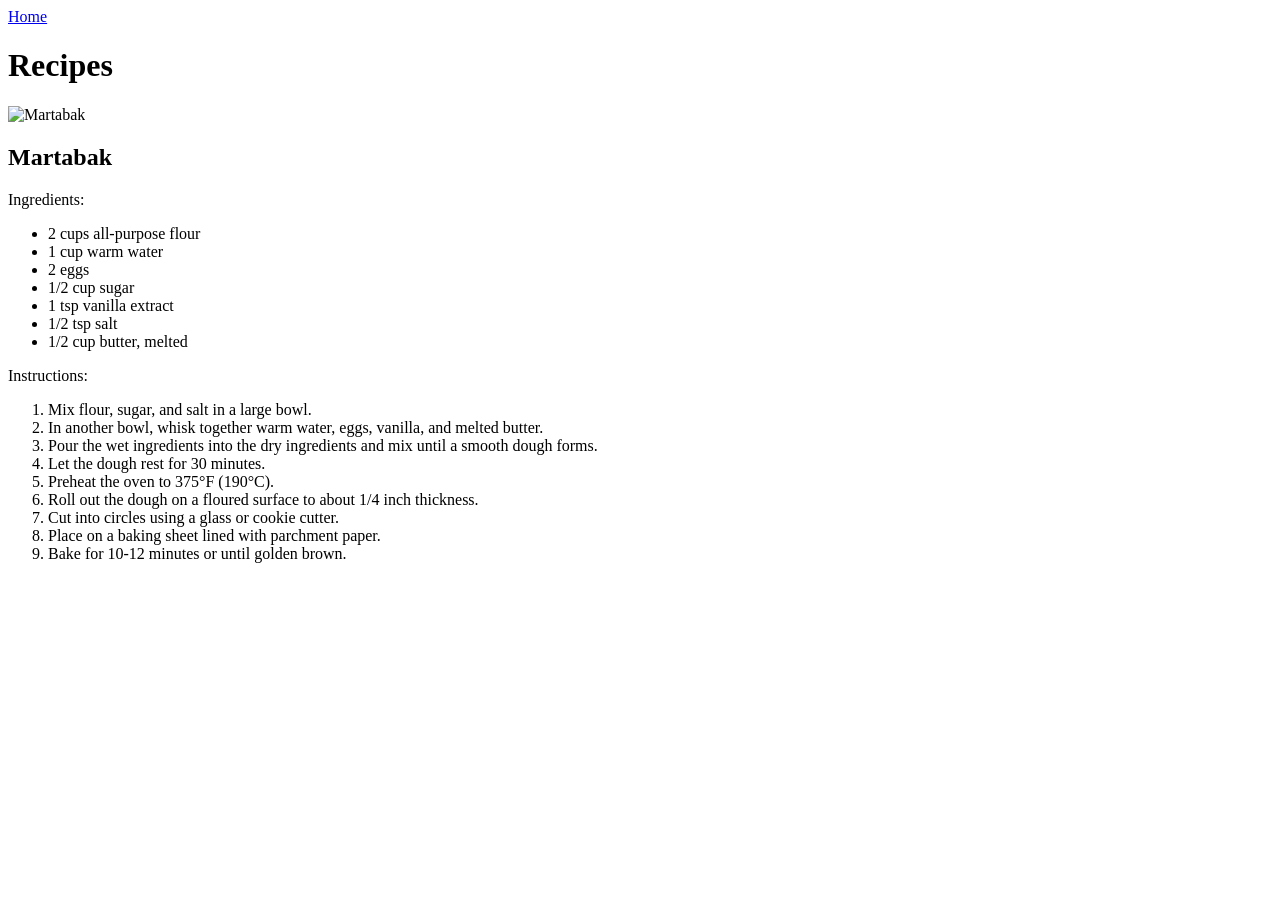
==== recipes/martabak.html @ efbdb227 "add recipes" ====
<!DOCTYPE html>
<html lang="en">
<head>
    <meta charset="UTF-8">
    <meta name="viewport" content="width=device-width, initial-scale=1.0">
    <title>Recipes</title>
</head>
<a href="../index.html">Home</a>
<body>
    <h1>Recipes</h1>
    <img src="images/martabak.jpg" alt="Martabak">
    <h2>Martabak</h2>
    <p>Ingredients:</p>
    <ul>
        <li>2 cups all-purpose flour</li>
        <li>1 cup warm water</li>
        <li>2 eggs</li>
        <li>1/2 cup sugar</li>
        <li>1 tsp vanilla extract</li>
        <li>1/2 tsp salt</li>
        <li>1/2 cup butter, melted</li>
    </ul>
    <p>Instructions:</p>
    <ol>
        <li>Mix flour, sugar, and salt in a large bowl.</li>
        <li>In another bowl, whisk together warm water, eggs, vanilla, and melted butter.</li>
        <li>Pour the wet ingredients into the dry ingredients and mix until a smooth dough forms.</li>
        <li>Let the dough rest for 30 minutes.</li>
        <li>Preheat the oven to 375°F (190°C).</li>
        <li>Roll out the dough on a floured surface to about 1/4 inch thickness.</li>
        <li>Cut into circles using a glass or cookie cutter.</li>
        <li>Place on a baking sheet lined with parchment paper.</li>
        <li>Bake for 10-12 minutes or until golden brown.</li>
    </ol>
</body>
</html>
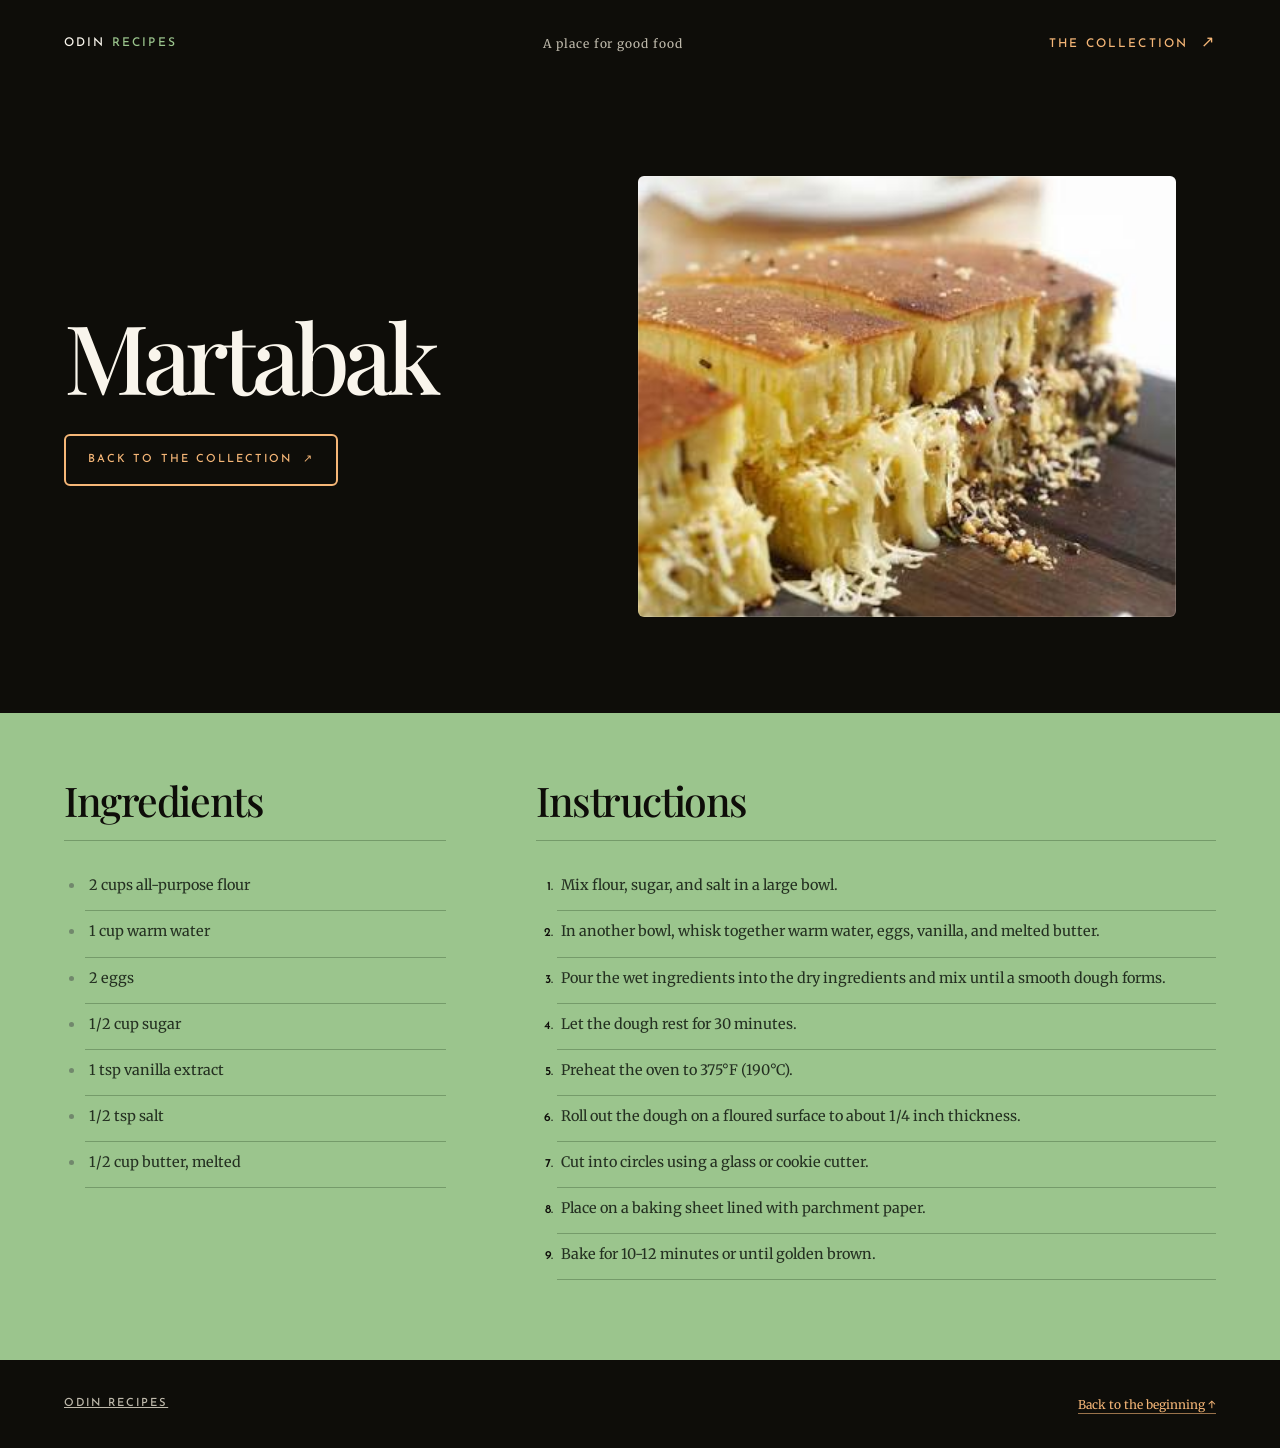
==== commit 75caafa0: "making some change" ====
--- a/recipes/martabak.html
+++ b/recipes/martabak.html
@@ -3,34 +3,74 @@
 <head>
     <meta charset="UTF-8">
     <meta name="viewport" content="width=device-width, initial-scale=1.0">
-    <title>Recipes</title>
+    <meta name="theme-color" content="#0e0d09">
+    <meta name="description" content="Ingredients and cooking instructions for Martabak.">
+    <title>Martabak Recipe | Odin Recipes</title>
+    <link rel="preconnect" href="https://fonts.googleapis.com">
+    <link rel="preconnect" href="https://fonts.gstatic.com" crossorigin>
+    <link href="https://fonts.googleapis.com/css2?family=Josefin+Sans:wght@400;500;600&family=Merriweather:ital,wght@0,400;0,500;1,400&family=Playfair+Display:ital,wght@0,500;0,600;0,700;1,500&display=swap" rel="stylesheet">
+    <link rel="stylesheet" href="../index.css">
+    <link rel="stylesheet" href="recipe.css">
 </head>
-<a href="../index.html">Home</a>
-<body>
-    <h1>Recipes</h1>
-    <img src="images/martabak.jpg" alt="Martabak">
-    <h2>Martabak</h2>
-    <p>Ingredients:</p>
-    <ul>
-        <li>2 cups all-purpose flour</li>
-        <li>1 cup warm water</li>
-        <li>2 eggs</li>
-        <li>1/2 cup sugar</li>
-        <li>1 tsp vanilla extract</li>
-        <li>1/2 tsp salt</li>
-        <li>1/2 cup butter, melted</li>
-    </ul>
-    <p>Instructions:</p>
-    <ol>
-        <li>Mix flour, sugar, and salt in a large bowl.</li>
-        <li>In another bowl, whisk together warm water, eggs, vanilla, and melted butter.</li>
-        <li>Pour the wet ingredients into the dry ingredients and mix until a smooth dough forms.</li>
-        <li>Let the dough rest for 30 minutes.</li>
-        <li>Preheat the oven to 375°F (190°C).</li>
-        <li>Roll out the dough on a floured surface to about 1/4 inch thickness.</li>
-        <li>Cut into circles using a glass or cookie cutter.</li>
-        <li>Place on a baking sheet lined with parchment paper.</li>
-        <li>Bake for 10-12 minutes or until golden brown.</li>
-    </ol>
+<body id="top">
+    <a class="skip-link" href="#main-content">Skip to recipe</a>
+    <div class="site-shell">
+        <header class="site-header">
+            <a class="site-brand type-label" href="../index.html" aria-label="Odin Recipes home">
+                Odin <span>Recipes</span>
+            </a>
+            <p class="site-tagline type-small">A place for good food</p>
+            <a class="header-link type-label" href="../index.html#recipes">The collection <span aria-hidden="true">↗</span></a>
+        </header>
+
+        <main class="recipe-main" id="main-content">
+            <section class="recipe-hero" aria-labelledby="recipe-title">
+                <div class="recipe-hero-copy">
+                    <h1 class="recipe-page-title type-display" id="recipe-title">Martabak</h1>
+                    <a class="recipe-return type-label" href="../index.html#recipes">Back to the collection <span aria-hidden="true">↗</span></a>
+                </div>
+                <figure class="recipe-photo">
+                    <img src="images/martabak.jpg" alt="Golden Martabak with melted cheese on a wooden board" fetchpriority="high" decoding="async">
+                </figure>
+            </section>
+
+            <section class="recipe-content" aria-label="Martabak recipe">
+                <div class="recipe-content-inner">
+                    <section class="recipe-section" aria-labelledby="ingredients-title">
+                        <h2 class="recipe-section-title" id="ingredients-title">Ingredients</h2>
+                        <ul class="ingredient-list">
+                            <li>2 cups all-purpose flour</li>
+                            <li>1 cup warm water</li>
+                            <li>2 eggs</li>
+                            <li>1/2 cup sugar</li>
+                            <li>1 tsp vanilla extract</li>
+                            <li>1/2 tsp salt</li>
+                            <li>1/2 cup butter, melted</li>
+                        </ul>
+                    </section>
+
+                    <section class="recipe-section" aria-labelledby="instructions-title">
+                        <h2 class="recipe-section-title" id="instructions-title">Instructions</h2>
+                        <ol class="instruction-list">
+                            <li>Mix flour, sugar, and salt in a large bowl.</li>
+                            <li>In another bowl, whisk together warm water, eggs, vanilla, and melted butter.</li>
+                            <li>Pour the wet ingredients into the dry ingredients and mix until a smooth dough forms.</li>
+                            <li>Let the dough rest for 30 minutes.</li>
+                            <li>Preheat the oven to 375°F (190°C).</li>
+                            <li>Roll out the dough on a floured surface to about 1/4 inch thickness.</li>
+                            <li>Cut into circles using a glass or cookie cutter.</li>
+                            <li>Place on a baking sheet lined with parchment paper.</li>
+                            <li>Bake for 10-12 minutes or until golden brown.</li>
+                        </ol>
+                    </section>
+                </div>
+            </section>
+        </main>
+
+        <footer class="site-footer">
+            <a class="footer-brand type-label" href="../index.html">Odin Recipes</a>
+            <a class="back-to-top type-small" href="#top">Back to the beginning <span aria-hidden="true">↑</span></a>
+        </footer>
+    </div>
 </body>
-</html>+</html>
--- a/index.css
+++ b/index.css
@@ -0,0 +1,590 @@
+:root {
+    color-scheme: dark;
+    --color-ink: #0e0d09;
+    --color-paper: #f9f5ec;
+    --color-matcha: #9bc58d;
+    --color-peach: #f5b677;
+    --color-sage: #71886c;
+    --color-muted: #beb9ab;
+    --color-body-muted: #625e54;
+    --color-paper-soft: #c3bfb5;
+    --color-ink-soft: #243021;
+    --color-matcha-rule: rgb(52 80 45 / 36%);
+    --color-peach-rule: rgb(245 182 119 / 60%);
+    --color-peach-deep: #9a5f31;
+    --color-ink-overlay: rgb(14 13 9 / 72%);
+    --color-paper-edge: rgb(249 245 236 / 16%);
+    --font-display: "Playfair Display", Georgia, serif;
+    --font-body: "Merriweather", Georgia, serif;
+    --font-label: "Josefin Sans", Arial, sans-serif;
+    --shadow-card: 0 1px 2px rgb(14 13 9 / 12%);
+    --content-width: 1280px;
+    --page-gutter: clamp(1.25rem, 5vw, 4rem);
+}
+
+*,
+*::before,
+*::after {
+    box-sizing: border-box;
+}
+
+html {
+    scroll-behavior: smooth;
+    scroll-padding-top: 1rem;
+}
+
+body {
+    min-width: 320px;
+    margin: 0;
+    background: var(--color-ink);
+    color: var(--color-paper);
+    font-family: var(--font-body);
+    line-height: 1.6;
+}
+
+a {
+    color: inherit;
+}
+
+.skip-link {
+    position: fixed;
+    z-index: 10;
+    top: 1rem;
+    left: 1rem;
+    padding: 0.75rem 1rem;
+    transform: translateY(-160%);
+    background: var(--color-peach);
+    color: var(--color-ink);
+    font-family: var(--font-label);
+    text-decoration: none;
+}
+
+.skip-link:focus {
+    transform: translateY(0);
+}
+
+.site-shell {
+    overflow: hidden;
+}
+
+.type-display,
+.type-heading,
+.type-label,
+.type-body,
+.type-small {
+    margin-top: 0;
+}
+
+.type-display,
+.type-heading {
+    font-family: var(--font-display);
+    font-weight: 500;
+}
+
+.type-label {
+    font-family: var(--font-label);
+    font-weight: 500;
+    letter-spacing: 0.18em;
+    text-transform: uppercase;
+}
+
+.type-body {
+    font-family: var(--font-body);
+    font-weight: 400;
+}
+
+.type-small {
+    font-family: var(--font-body);
+    font-size: 0.75rem;
+}
+
+.site-header {
+    display: flex;
+    width: min(100%, 1320px);
+    min-height: 88px;
+    align-items: center;
+    justify-content: space-between;
+    gap: 1.5rem;
+    margin: 0 auto;
+    padding: 1.5rem var(--page-gutter);
+}
+
+.site-brand,
+.header-link {
+    font-size: 0.75rem;
+    text-decoration: none;
+}
+
+.site-brand {
+    white-space: nowrap;
+}
+
+.site-brand span {
+    color: var(--color-matcha);
+}
+
+.site-tagline {
+    margin-bottom: 0;
+    color: var(--color-muted);
+    letter-spacing: 0.08em;
+}
+
+.header-link {
+    color: var(--color-peach);
+    white-space: nowrap;
+}
+
+.header-link span {
+    display: inline-block;
+    margin-left: 0.4rem;
+    font-size: 1rem;
+}
+
+.hero {
+    position: relative;
+    display: flex;
+    min-height: 570px;
+    flex-direction: column;
+    align-items: center;
+    justify-content: center;
+    padding: 4.5rem 1.5rem 6rem;
+    text-align: center;
+}
+
+.hero-title {
+    margin-bottom: 0;
+    color: var(--color-paper);
+    font-size: clamp(4rem, 9vw, 8.5rem);
+    letter-spacing: -0.055em;
+    line-height: 0.96;
+}
+
+.hero-cta {
+    display: inline-flex;
+    min-height: 54px;
+    align-items: center;
+    justify-content: center;
+    gap: 0.75rem;
+    margin-top: 2rem;
+    border: 2px solid var(--color-peach);
+    border-radius: 6px;
+    padding: 0.85rem 1.75rem;
+    color: var(--color-peach);
+    font-size: 0.75rem;
+    text-decoration: none;
+    transition: background-color 180ms ease, color 180ms ease;
+}
+
+.hero-cta:hover {
+    background: var(--color-peach);
+    color: var(--color-ink);
+}
+
+.hero-description {
+    max-width: 420px;
+    margin: 1.5rem 0 0;
+    color: var(--color-paper-soft);
+    font-size: 0.875rem;
+    line-height: 1.9;
+}
+
+.hero-rule {
+    position: absolute;
+    top: 20%;
+    width: 12%;
+    height: 1px;
+    background: var(--color-sage);
+}
+
+.hero-rule--left {
+    left: 8%;
+}
+
+.hero-rule--right {
+    right: 8%;
+}
+
+.hero-stem {
+    position: absolute;
+    bottom: 0;
+    left: 50%;
+    width: 1px;
+    height: 3rem;
+    transform: translateX(-50%);
+    background: var(--color-sage);
+}
+
+.recipes-section {
+    scroll-margin-top: 1rem;
+    padding: 3rem var(--page-gutter) 4.75rem;
+    background: var(--color-matcha);
+    color: var(--color-ink);
+}
+
+.recipes-inner {
+    width: min(100%, var(--content-width));
+    margin: 0 auto;
+}
+
+.section-heading {
+    display: flex;
+    align-items: flex-end;
+    justify-content: space-between;
+    gap: 2rem;
+    margin-bottom: 2.5rem;
+    border-bottom: 1px solid var(--color-matcha-rule);
+    padding-bottom: 1.5rem;
+}
+
+.section-title {
+    margin-bottom: 0;
+    font-size: clamp(2.25rem, 4vw, 3rem);
+    letter-spacing: -0.035em;
+    line-height: 1.05;
+}
+
+.section-description {
+    max-width: 340px;
+    margin-bottom: 0;
+    color: var(--color-ink-soft);
+    font-size: 0.8125rem;
+    line-height: 1.8;
+    text-align: right;
+}
+
+.recipe-grid {
+    display: grid;
+    grid-template-columns: repeat(12, minmax(0, 1fr));
+    grid-template-rows: repeat(2, minmax(210px, 1fr));
+    gap: 1.25rem;
+}
+
+.recipe-card {
+    min-width: 0;
+    overflow: hidden;
+    background: var(--color-paper);
+    color: var(--color-ink);
+    text-decoration: none;
+    box-shadow: var(--shadow-card);
+}
+
+.recipe-card--featured {
+    display: flex;
+    min-height: 445px;
+    flex-direction: column;
+    grid-column: span 7;
+    grid-row: span 2;
+}
+
+.recipe-card--compact {
+    display: flex;
+    min-height: 210px;
+    grid-column: span 5;
+}
+
+.recipe-image-wrap {
+    position: relative;
+    overflow: hidden;
+    background: var(--color-sage);
+}
+
+.recipe-image-wrap img {
+    display: block;
+    width: 100%;
+    height: 100%;
+    object-fit: cover;
+}
+
+.featured-image {
+    min-height: 320px;
+    flex: 1;
+}
+
+.featured-image img {
+    position: absolute;
+    inset: 0;
+}
+
+.featured-image-shade {
+    position: absolute;
+    inset: 0;
+    background: linear-gradient(0deg, var(--color-ink-overlay), transparent 48%);
+}
+
+.image-badge {
+    position: absolute;
+    bottom: 1.25rem;
+    left: 1.25rem;
+    padding: 0.6rem 0.75rem;
+    background: var(--color-peach);
+    color: var(--color-ink);
+    font-size: 0.625rem;
+}
+
+.featured-info {
+    display: flex;
+    min-height: 116px;
+    align-items: center;
+    justify-content: space-between;
+    gap: 1.25rem;
+    padding: 1.25rem 1.75rem;
+}
+
+.recipe-title {
+    margin-bottom: 0;
+    font-size: clamp(1.7rem, 3vw, 2.5rem);
+    letter-spacing: -0.025em;
+    line-height: 1.15;
+}
+
+.recipe-caption {
+    margin: 0.5rem 0 0;
+    color: var(--color-body-muted);
+    font-size: 0.75rem;
+}
+
+.round-arrow {
+    display: grid;
+    width: 44px;
+    height: 44px;
+    flex: 0 0 44px;
+    place-items: center;
+    border: 1px solid var(--color-sage);
+    border-radius: 50%;
+    color: var(--color-ink-soft);
+    font-family: var(--font-label);
+    font-size: 1.25rem;
+    transition: border-color 180ms ease, background-color 180ms ease;
+}
+
+.compact-image {
+    width: 47%;
+    min-height: 210px;
+    flex: 0 0 47%;
+}
+
+.compact-info {
+    display: flex;
+    min-width: 0;
+    flex: 1;
+    flex-direction: column;
+    justify-content: space-between;
+    padding: 1.25rem;
+}
+
+.recipe-kicker {
+    color: var(--color-sage);
+    font-size: 0.625rem;
+}
+
+.recipe-card--compact .recipe-title {
+    font-size: clamp(1.5rem, 2.2vw, 1.875rem);
+}
+
+.text-arrow {
+    align-self: flex-end;
+    color: var(--color-sage);
+    font-family: var(--font-label);
+    font-size: 1.25rem;
+    line-height: 1;
+    transition: color 180ms ease, transform 180ms ease;
+}
+
+.recipe-card:hover .round-arrow {
+    border-color: var(--color-peach);
+    background: var(--color-peach);
+}
+
+.recipe-card:hover .text-arrow {
+    transform: translate(2px, -2px);
+    color: var(--color-peach-deep);
+}
+
+.recipe-card:focus-visible,
+.site-header a:focus-visible,
+.site-footer a:focus-visible,
+.hero-cta:focus-visible {
+    outline: 3px solid var(--color-peach);
+    outline-offset: 4px;
+}
+
+.site-footer {
+    display: flex;
+    width: min(100%, 1320px);
+    min-height: 88px;
+    align-items: center;
+    justify-content: space-between;
+    gap: 1rem;
+    margin: 0 auto;
+    padding: 1.5rem var(--page-gutter);
+    color: var(--color-muted);
+}
+
+.footer-brand {
+    margin-bottom: 0;
+    font-size: 0.7rem;
+}
+
+.back-to-top {
+    color: var(--color-peach);
+    text-decoration-color: var(--color-peach-rule);
+    text-underline-offset: 4px;
+}
+
+.back-to-top:hover {
+    color: var(--color-paper);
+}
+
+@media (max-width: 850px) {
+    .hero {
+        min-height: 520px;
+    }
+
+    .hero-rule {
+        width: 8%;
+    }
+
+    .recipe-grid {
+        grid-template-columns: repeat(2, minmax(0, 1fr));
+        grid-template-rows: auto;
+    }
+
+    .recipe-card--featured {
+        min-height: 440px;
+        grid-column: 1 / -1;
+        grid-row: auto;
+    }
+
+    .recipe-card--compact {
+        min-height: 310px;
+        flex-direction: column;
+        grid-column: span 1;
+    }
+
+    .compact-image {
+        width: 100%;
+        min-height: 190px;
+        flex-basis: 190px;
+    }
+
+    .compact-info {
+        min-height: 160px;
+    }
+}
+
+@media (max-width: 560px) {
+    .site-header {
+        min-height: 76px;
+        gap: 0.75rem;
+        padding-top: 1.25rem;
+        padding-bottom: 1.25rem;
+    }
+
+    .site-brand,
+    .header-link {
+        font-size: 0.625rem;
+        letter-spacing: 0.12em;
+    }
+
+    .site-tagline {
+        display: none;
+    }
+
+    .hero {
+        min-height: 465px;
+        padding: 3.5rem 1.25rem 5rem;
+    }
+
+    .hero-title {
+        font-size: clamp(3.5rem, 15vw, 5rem);
+    }
+
+    .hero-rule {
+        top: 14%;
+        width: 10%;
+    }
+
+    .hero-rule--left {
+        left: 5%;
+    }
+
+    .hero-rule--right {
+        right: 5%;
+    }
+
+    .recipes-section {
+        padding-top: 2.5rem;
+        padding-bottom: 3rem;
+    }
+
+    .section-heading {
+        align-items: flex-start;
+        flex-direction: column;
+        gap: 0.75rem;
+        margin-bottom: 1.5rem;
+        padding-bottom: 1.25rem;
+    }
+
+    .section-description {
+        text-align: left;
+    }
+
+    .recipe-grid {
+        grid-template-columns: minmax(0, 1fr);
+        gap: 1rem;
+    }
+
+    .recipe-card--featured,
+    .recipe-card--compact {
+        min-height: 0;
+        grid-column: auto;
+    }
+
+    .recipe-card--featured {
+        min-height: 390px;
+    }
+
+    .featured-image {
+        min-height: 270px;
+    }
+
+    .featured-info {
+        min-height: 100px;
+        padding: 1rem 1.125rem;
+    }
+
+    .recipe-card--compact {
+        min-height: 190px;
+        flex-direction: row;
+    }
+
+    .compact-image {
+        width: 43%;
+        min-height: 190px;
+        flex-basis: 43%;
+    }
+
+    .compact-info {
+        min-height: 190px;
+        padding: 1rem;
+    }
+
+    .site-footer {
+        min-height: 76px;
+        padding-top: 1.25rem;
+        padding-bottom: 1.25rem;
+    }
+}
+
+@media (prefers-reduced-motion: reduce) {
+    html {
+        scroll-behavior: auto;
+    }
+
+    *,
+    *::before,
+    *::after {
+        scroll-behavior: auto !important;
+        transition-duration: 0.01ms !important;
+    }
+}
--- a/recipes/recipe.css
+++ b/recipes/recipe.css
@@ -0,0 +1,199 @@
+.recipe-main {
+    width: 100%;
+}
+
+.recipe-hero {
+    display: grid;
+    width: min(100%, 1440px);
+    min-height: 560px;
+    grid-template-columns: minmax(0, 0.85fr) minmax(0, 1.15fr);
+    align-items: center;
+    gap: clamp(2rem, 6vw, 6rem);
+    margin: 0 auto;
+    padding: 4.5rem var(--page-gutter) 5rem;
+}
+
+.recipe-hero-copy {
+    display: flex;
+    align-items: flex-start;
+    flex-direction: column;
+}
+
+.recipe-eyebrow {
+    margin-bottom: 1.25rem;
+    color: var(--color-matcha);
+    font-size: 0.7rem;
+}
+
+.recipe-page-title {
+    max-width: 100%;
+    margin: 0;
+    color: var(--color-paper);
+    font-size: clamp(3.75rem, 7.5vw, 7rem);
+    letter-spacing: -0.055em;
+    line-height: 0.98;
+    overflow-wrap: anywhere;
+}
+
+.recipe-return {
+    display: inline-flex;
+    min-height: 52px;
+    align-items: center;
+    justify-content: center;
+    gap: 0.7rem;
+    margin-top: 2rem;
+    border: 2px solid var(--color-peach);
+    border-radius: 6px;
+    padding: 0.8rem 1.4rem;
+    color: var(--color-peach);
+    font-size: 0.7rem;
+    text-decoration: none;
+    transition: background-color 180ms ease, color 180ms ease;
+}
+
+.recipe-return:hover {
+    background: var(--color-peach);
+    color: var(--color-ink);
+}
+
+.recipe-photo {
+    position: relative;
+    min-width: 0;
+    aspect-ratio: 1.22;
+    overflow: hidden;
+    background: var(--color-sage);
+    border-radius: 6px;
+}
+
+.recipe-photo::after {
+    position: absolute;
+    inset: 0;
+    border: 1px solid var(--color-paper-edge);
+    border-radius: inherit;
+    content: "";
+    pointer-events: none;
+}
+
+.recipe-photo img {
+    display: block;
+    width: 100%;
+    height: 100%;
+    object-fit: cover;
+}
+
+.recipe-content {
+    padding: 4rem var(--page-gutter) 5rem;
+    background: var(--color-matcha);
+    color: var(--color-ink);
+}
+
+.recipe-content-inner {
+    display: grid;
+    width: min(100%, var(--content-width));
+    grid-template-columns: minmax(240px, 0.72fr) minmax(0, 1.28fr);
+    gap: clamp(2.5rem, 7vw, 7rem);
+    margin: 0 auto;
+}
+
+.recipe-section {
+    min-width: 0;
+}
+
+.recipe-section-title {
+    margin: 0 0 1.5rem;
+    border-bottom: 1px solid var(--color-matcha-rule);
+    padding: 0 0 1rem;
+    color: var(--color-ink);
+    font-family: var(--font-display);
+    font-size: clamp(1.9rem, 3.2vw, 2.75rem);
+    font-weight: 500;
+    letter-spacing: -0.035em;
+    line-height: 1.15;
+}
+
+.ingredient-list,
+.instruction-list {
+    margin: 0;
+    padding-left: 1.3rem;
+}
+
+.ingredient-list li,
+.instruction-list li {
+    padding: 0.5rem 0 0.7rem 0.25rem;
+    border-bottom: 1px solid var(--color-matcha-rule);
+    color: var(--color-ink-soft);
+    font-family: var(--font-body);
+    font-size: 0.9rem;
+    line-height: 1.8;
+}
+
+.ingredient-list li::marker {
+    color: var(--color-sage);
+}
+
+.instruction-list li::marker {
+    color: var(--color-ink);
+    font-family: var(--font-label);
+    font-size: 0.75rem;
+    font-weight: 600;
+}
+
+.recipe-return:focus-visible,
+.site-header a:focus-visible,
+.site-footer a:focus-visible,
+.skip-link:focus-visible {
+    outline: 3px solid var(--color-peach);
+    outline-offset: 4px;
+}
+
+@media (max-width: 800px) {
+    .recipe-hero {
+        min-height: auto;
+        grid-template-columns: minmax(0, 0.9fr) minmax(0, 1.1fr);
+        gap: 2rem;
+        padding-top: 3.5rem;
+        padding-bottom: 4rem;
+    }
+
+    .recipe-content-inner {
+        grid-template-columns: minmax(0, 0.8fr) minmax(0, 1.2fr);
+        gap: 2.5rem;
+    }
+}
+
+@media (max-width: 620px) {
+    .recipe-hero {
+        grid-template-columns: minmax(0, 1fr);
+        gap: 2rem;
+        padding-top: 3rem;
+        padding-bottom: 3.5rem;
+    }
+
+    .recipe-page-title {
+        font-size: clamp(3.5rem, 15vw, 5.25rem);
+    }
+
+    .recipe-return {
+        margin-top: 1.5rem;
+    }
+
+    .recipe-photo {
+        aspect-ratio: 1.25;
+    }
+
+    .recipe-content {
+        padding-top: 2.75rem;
+        padding-bottom: 3.25rem;
+    }
+
+    .recipe-content-inner {
+        grid-template-columns: minmax(0, 1fr);
+        gap: 2.75rem;
+    }
+}
+
+@media (prefers-reduced-motion: reduce) {
+    .recipe-return {
+        transition: none;
+    }
+}
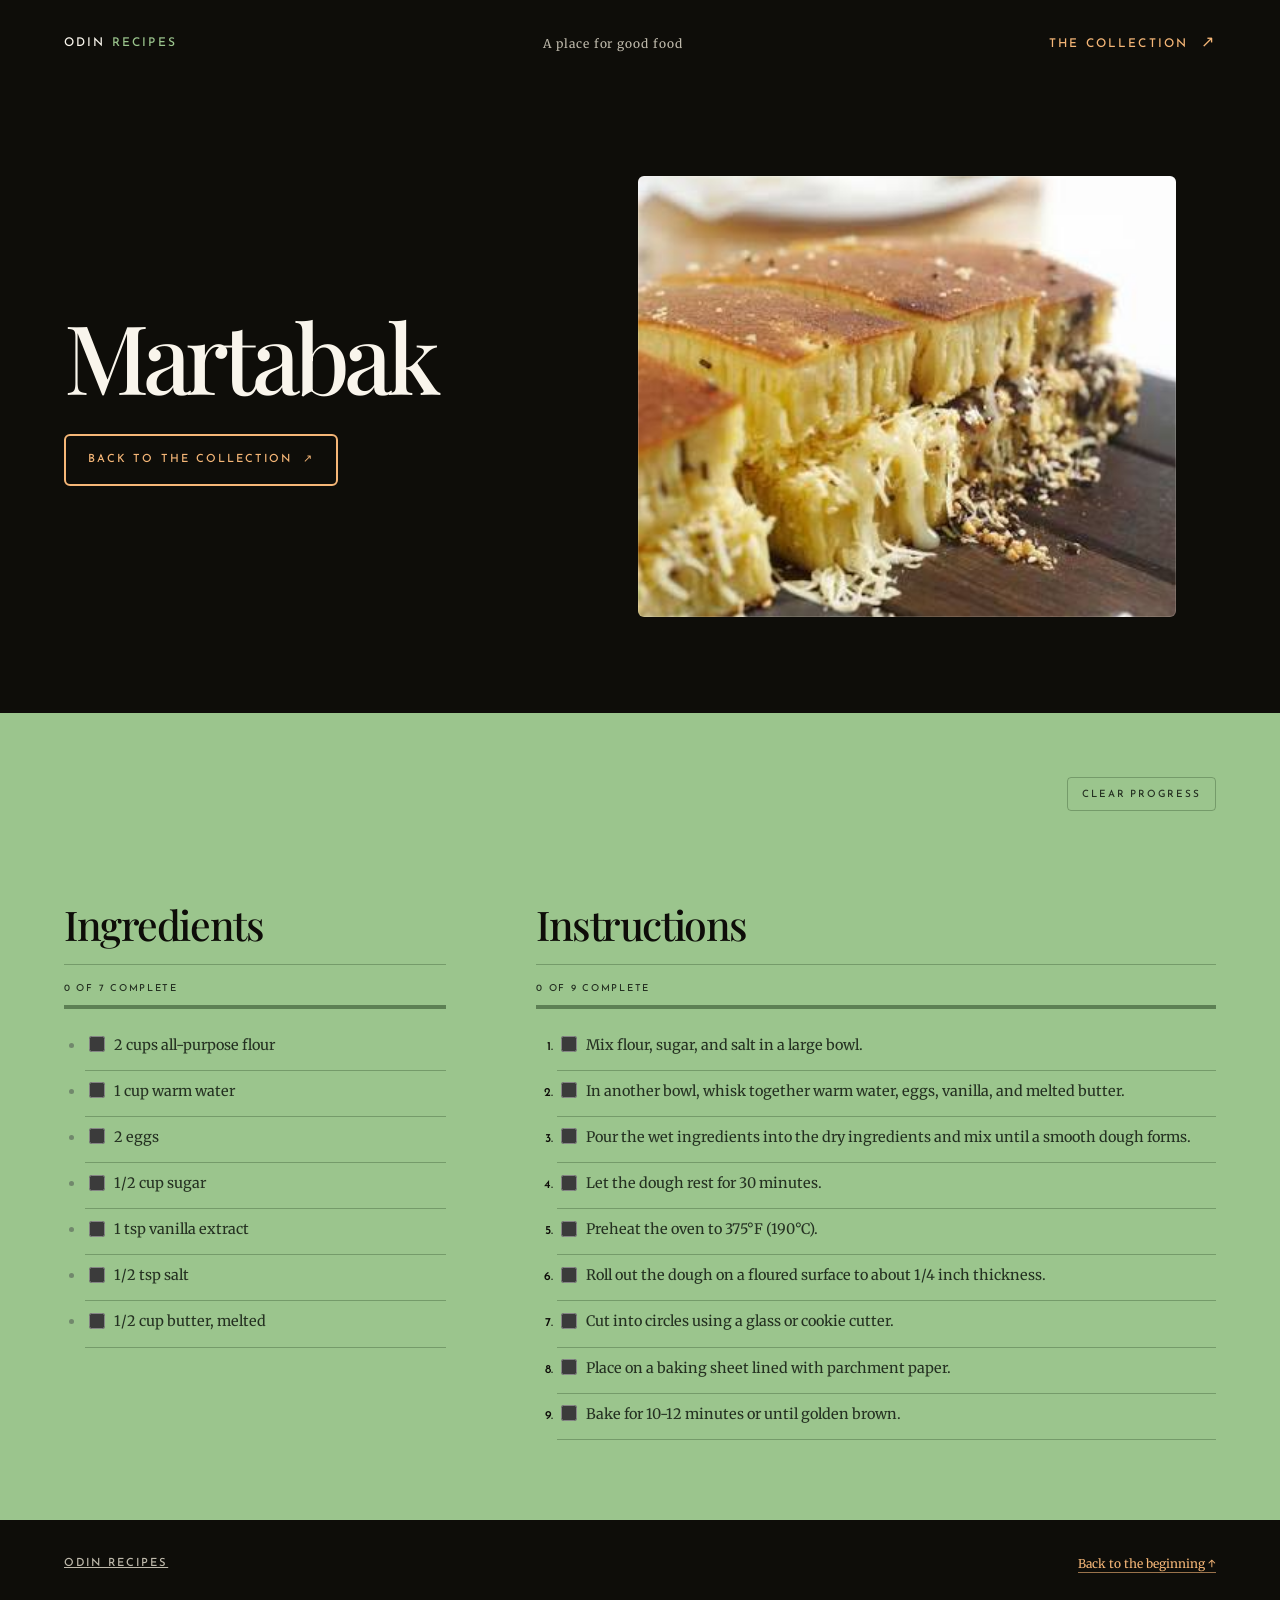
==== commit ba70f2bc: "adding js to make interactive" ====
--- a/recipes/martabak.html
+++ b/recipes/martabak.html
@@ -11,6 +11,7 @@
     <link href="https://fonts.googleapis.com/css2?family=Josefin+Sans:wght@400;500;600&family=Merriweather:ital,wght@0,400;0,500;1,400&family=Playfair+Display:ital,wght@0,500;0,600;0,700;1,500&display=swap" rel="stylesheet">
     <link rel="stylesheet" href="../index.css">
     <link rel="stylesheet" href="recipe.css">
+    <script src="../app.js" defer></script>
 </head>
 <body id="top">
     <a class="skip-link" href="#main-content">Skip to recipe</a>
--- a/index.css
+++ b/index.css
@@ -259,6 +259,61 @@
     gap: 1.25rem;
 }
 
+.recipe-search {
+    display: grid;
+    max-width: 360px;
+    grid-template-columns: 1fr auto;
+    align-items: center;
+    gap: 0.5rem 1rem;
+    margin: 0 0 1.25rem auto;
+}
+
+.recipe-search label {
+    color: var(--color-ink-soft);
+    font-size: 0.625rem;
+}
+
+.recipe-search input {
+    width: 100%;
+    min-height: 44px;
+    grid-column: 1 / -1;
+    border: 1px solid var(--color-matcha-rule);
+    border-radius: 4px;
+    padding: 0.65rem 0.8rem;
+    background: var(--color-paper);
+    color: var(--color-ink);
+    font: 0.8rem var(--font-body);
+}
+
+.recipe-search input::placeholder {
+    color: var(--color-body-muted);
+}
+
+.recipe-search input:focus-visible {
+    outline: 2px solid var(--color-peach-deep);
+    outline-offset: 2px;
+}
+
+.search-status {
+    grid-column: 1 / -1;
+    margin: 0;
+    color: var(--color-ink-soft);
+    font-size: 0.6875rem;
+    text-align: right;
+}
+
+.empty-search {
+    margin: 1.5rem 0 0;
+    color: var(--color-ink-soft);
+    font-size: 0.875rem;
+    text-align: center;
+}
+
+.recipe-card[hidden],
+.empty-search[hidden] {
+    display: none;
+}
+
 .recipe-card {
     min-width: 0;
     overflow: hidden;
--- a/recipes/recipe.css
+++ b/recipes/recipe.css
@@ -95,6 +95,24 @@
     margin: 0 auto;
 }
 
+.checklist-reset {
+    justify-self: end;
+    grid-column: 1 / -1;
+    border: 1px solid var(--color-matcha-rule);
+    border-radius: 4px;
+    padding: 0.65rem 0.9rem;
+    background: transparent;
+    color: var(--color-ink-soft);
+    cursor: pointer;
+    font-size: 0.625rem;
+    transition: background-color 180ms ease, color 180ms ease;
+}
+
+.checklist-reset:hover {
+    background: var(--color-ink);
+    color: var(--color-paper);
+}
+
 .recipe-section {
     min-width: 0;
 }
@@ -127,6 +145,67 @@
     line-height: 1.8;
 }
 
+.checklist-progress {
+    display: grid;
+    gap: 0.55rem;
+    margin: -0.5rem 0 1rem;
+}
+
+.checklist-progress-label {
+    color: var(--color-ink-soft);
+    font-size: 0.6rem;
+}
+
+.checklist-progress progress {
+    display: block;
+    width: 100%;
+    height: 4px;
+    appearance: none;
+    border: 0;
+    background: var(--color-matcha-rule);
+}
+
+.checklist-progress progress::-webkit-progress-bar {
+    background: var(--color-matcha-rule);
+}
+
+.checklist-progress progress::-webkit-progress-value {
+    background: var(--color-sage);
+    transition: width 180ms ease;
+}
+
+.checklist-progress progress::-moz-progress-bar {
+    background: var(--color-sage);
+    transition: width 180ms ease;
+}
+
+.ingredient-list label,
+.instruction-list label {
+    cursor: pointer;
+}
+
+.ingredient-list input,
+.instruction-list input {
+    width: 1rem;
+    height: 1rem;
+    margin: 0 0.55rem 0 0;
+    accent-color: var(--color-sage);
+    vertical-align: -0.15rem;
+    cursor: pointer;
+}
+
+.ingredient-list li.is-complete,
+.instruction-list li.is-complete {
+    color: var(--color-body-muted);
+}
+
+.checklist-reset:focus-visible,
+.ingredient-list input:focus-visible,
+.instruction-list input:focus-visible {
+    outline: 2px solid var(--color-peach-deep);
+    outline-offset: 3px;
+}
+
 .ingredient-list li::marker {
     color: var(--color-sage);
 }
@@ -193,7 +272,10 @@
 }
 
 @media (prefers-reduced-motion: reduce) {
-    .recipe-return {
+    .recipe-return,
+    .checklist-reset,
+    .checklist-progress progress::-webkit-progress-value,
+    .checklist-progress progress::-moz-progress-bar {
         transition: none;
     }
 }
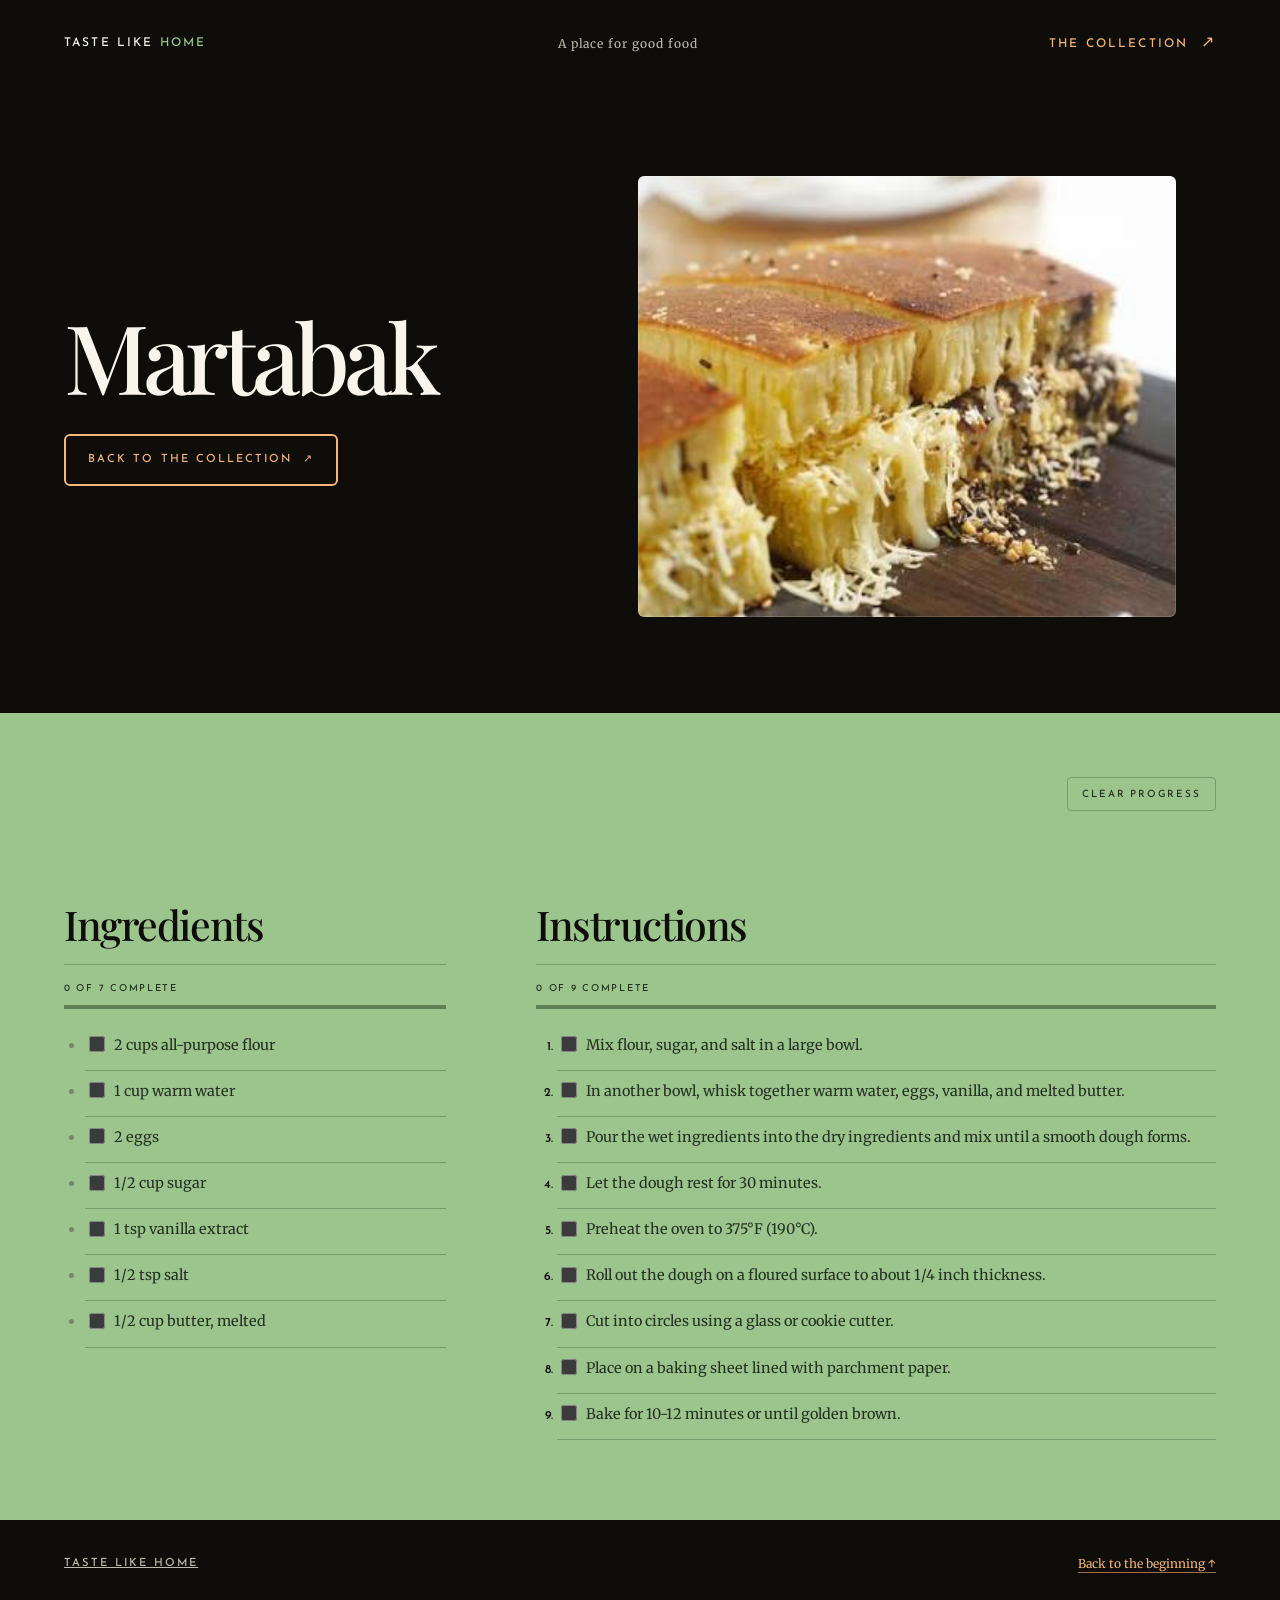
==== commit a4decf06: "change some text" ====
--- a/recipes/martabak.html
+++ b/recipes/martabak.html
@@ -5,7 +5,7 @@
     <meta name="viewport" content="width=device-width, initial-scale=1.0">
     <meta name="theme-color" content="#0e0d09">
     <meta name="description" content="Ingredients and cooking instructions for Martabak.">
-    <title>Martabak Recipe | Odin Recipes</title>
+    <title>Martabak Recipe | Taste Like Home</title>
     <link rel="preconnect" href="https://fonts.googleapis.com">
     <link rel="preconnect" href="https://fonts.gstatic.com" crossorigin>
     <link href="https://fonts.googleapis.com/css2?family=Josefin+Sans:wght@400;500;600&family=Merriweather:ital,wght@0,400;0,500;1,400&family=Playfair+Display:ital,wght@0,500;0,600;0,700;1,500&display=swap" rel="stylesheet">
@@ -17,8 +17,8 @@
     <a class="skip-link" href="#main-content">Skip to recipe</a>
     <div class="site-shell">
         <header class="site-header">
-            <a class="site-brand type-label" href="../index.html" aria-label="Odin Recipes home">
-                Odin <span>Recipes</span>
+            <a class="site-brand type-label" href="../index.html" aria-label="Taste Like Home home">
+                Taste Like <span>Home</span>
             </a>
             <p class="site-tagline type-small">A place for good food</p>
             <a class="header-link type-label" href="../index.html#recipes">The collection <span aria-hidden="true">↗</span></a>
@@ -69,7 +69,7 @@
         </main>
 
         <footer class="site-footer">
-            <a class="footer-brand type-label" href="../index.html">Odin Recipes</a>
+            <a class="footer-brand type-label" href="../index.html">Taste Like Home</a>
             <a class="back-to-top type-small" href="#top">Back to the beginning <span aria-hidden="true">↑</span></a>
         </footer>
     </div>
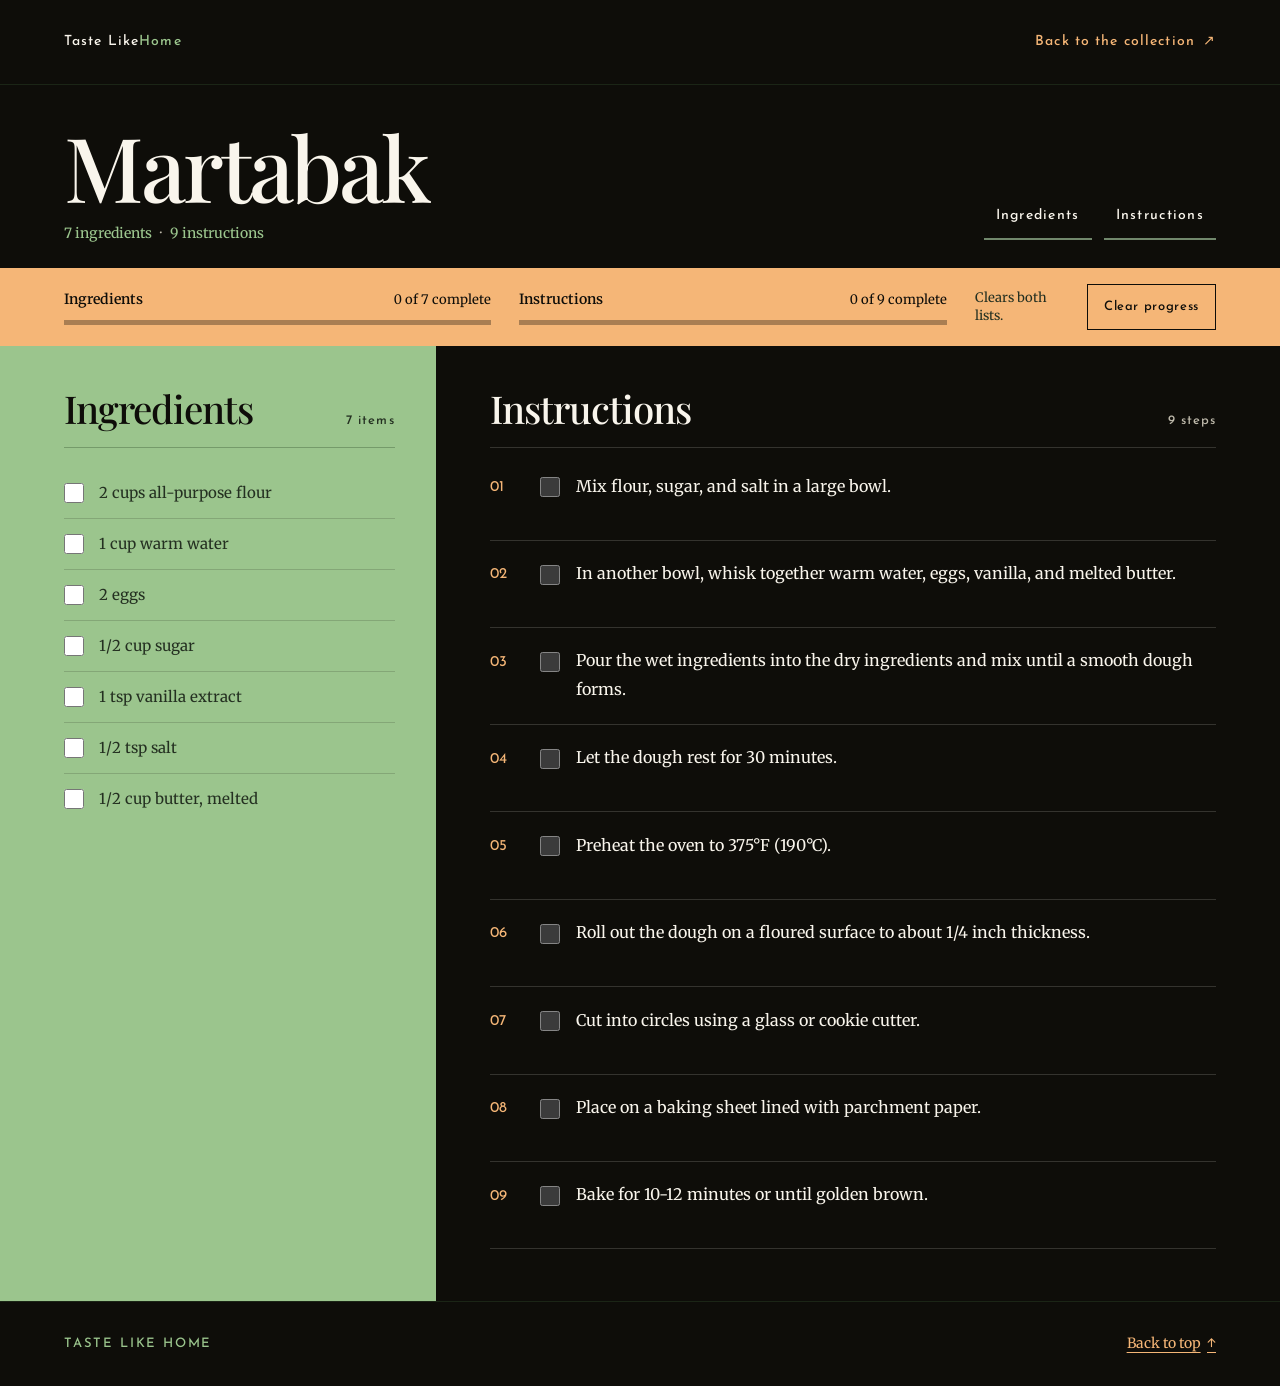
==== commit 20536676: "changing design" ====
--- a/recipes/martabak.html
+++ b/recipes/martabak.html
@@ -14,63 +14,88 @@
     <script src="../app.js" defer></script>
 </head>
 <body id="top">
-    <a class="skip-link" href="#main-content">Skip to recipe</a>
-    <div class="site-shell">
+    <a class="skip-link" href="#ingredients">Skip to ingredients</a>
+    <div class="site-shell recipe-shell">
         <header class="site-header">
             <a class="site-brand type-label" href="../index.html" aria-label="Taste Like Home home">
                 Taste Like <span>Home</span>
             </a>
-            <p class="site-tagline type-small">A place for good food</p>
-            <a class="header-link type-label" href="../index.html#recipes">The collection <span aria-hidden="true">↗</span></a>
+            <a class="header-link type-label" href="../index.html#recipes">Back to the collection <span aria-hidden="true">↗</span></a>
         </header>
 
-        <main class="recipe-main" id="main-content">
-            <section class="recipe-hero" aria-labelledby="recipe-title">
-                <div class="recipe-hero-copy">
-                    <h1 class="recipe-page-title type-display" id="recipe-title">Martabak</h1>
-                    <a class="recipe-return type-label" href="../index.html#recipes">Back to the collection <span aria-hidden="true">↗</span></a>
+        <main id="main-content" class="recipe-main">
+            <section class="recipe-head" aria-labelledby="recipe-title">
+                <div class="recipe-title-group">
+                    <h1 class="recipe-title type-display" id="recipe-title">Martabak</h1>
+                    <p class="recipe-countline type-body"><strong>7 ingredients</strong><span aria-hidden="true">·</span><strong>9 instructions</strong></p>
                 </div>
-                <figure class="recipe-photo">
-                    <img src="images/martabak.jpg" alt="Golden Martabak with melted cheese on a wooden board" fetchpriority="high" decoding="async">
-                </figure>
+                <nav class="section-nav type-label" aria-label="Jump to recipe section">
+                    <a href="#ingredients">Ingredients</a>
+                    <a href="#instructions">Instructions</a>
+                </nav>
             </section>
 
-            <section class="recipe-content" aria-label="Martabak recipe">
-                <div class="recipe-content-inner">
-                    <section class="recipe-section" aria-labelledby="ingredients-title">
-                        <h2 class="recipe-section-title" id="ingredients-title">Ingredients</h2>
-                        <ul class="ingredient-list">
-                            <li>2 cups all-purpose flour</li>
-                            <li>1 cup warm water</li>
-                            <li>2 eggs</li>
-                            <li>1/2 cup sugar</li>
-                            <li>1 tsp vanilla extract</li>
-                            <li>1/2 tsp salt</li>
-                            <li>1/2 cup butter, melted</li>
-                        </ul>
-                    </section>
-
-                    <section class="recipe-section" aria-labelledby="instructions-title">
-                        <h2 class="recipe-section-title" id="instructions-title">Instructions</h2>
-                        <ol class="instruction-list">
-                            <li>Mix flour, sugar, and salt in a large bowl.</li>
-                            <li>In another bowl, whisk together warm water, eggs, vanilla, and melted butter.</li>
-                            <li>Pour the wet ingredients into the dry ingredients and mix until a smooth dough forms.</li>
-                            <li>Let the dough rest for 30 minutes.</li>
-                            <li>Preheat the oven to 375°F (190°C).</li>
-                            <li>Roll out the dough on a floured surface to about 1/4 inch thickness.</li>
-                            <li>Cut into circles using a glass or cookie cutter.</li>
-                            <li>Place on a baking sheet lined with parchment paper.</li>
-                            <li>Bake for 10-12 minutes or until golden brown.</li>
-                        </ol>
-                    </section>
+            <section class="progress-rail" aria-label="Checklist progress controls">
+                <div class="progress-unit">
+                    <div class="progress-topline">
+                        <span class="progress-label">Ingredients</span>
+                        <span class="progress-count" id="ingredients-count" aria-live="polite">0 of 7 complete</span>
+                    </div>
+                    <progress class="progress-bar" id="ingredients-progress" data-list-name="ingredients" aria-label="0 of 7 ingredients checked" max="7" value="0">0 of 7</progress>
+                </div>
+                <div class="progress-unit">
+                    <div class="progress-topline">
+                        <span class="progress-label">Instructions</span>
+                        <span class="progress-count" id="instructions-count" aria-live="polite">0 of 9 complete</span>
+                    </div>
+                    <progress class="progress-bar" id="instructions-progress" data-list-name="instructions" aria-label="0 of 9 instructions checked" max="9" value="0">0 of 9</progress>
+                </div>
+                <div class="clear-utility">
+                    <p class="clear-explainer type-small">Clears both lists.</p>
+                    <button class="clear-progress type-label" id="clear-progress" type="button">Clear progress</button>
                 </div>
             </section>
+
+            <div class="recipe-spread">
+                <section class="ingredient-panel" id="ingredients" aria-labelledby="ingredients-title">
+                    <div class="section-heading">
+                        <h2 class="type-heading" id="ingredients-title">Ingredients</h2>
+                        <span class="list-meta type-label">7 items</span>
+                    </div>
+                    <ul class="ingredient-list">
+                        <li><label class="ingredient-row"><input data-group="ingredients" type="checkbox"><span>2 cups all-purpose flour</span></label></li>
+                        <li><label class="ingredient-row"><input data-group="ingredients" type="checkbox"><span>1 cup warm water</span></label></li>
+                        <li><label class="ingredient-row"><input data-group="ingredients" type="checkbox"><span>2 eggs</span></label></li>
+                        <li><label class="ingredient-row"><input data-group="ingredients" type="checkbox"><span>1/2 cup sugar</span></label></li>
+                        <li><label class="ingredient-row"><input data-group="ingredients" type="checkbox"><span>1 tsp vanilla extract</span></label></li>
+                        <li><label class="ingredient-row"><input data-group="ingredients" type="checkbox"><span>1/2 tsp salt</span></label></li>
+                        <li><label class="ingredient-row"><input data-group="ingredients" type="checkbox"><span>1/2 cup butter, melted</span></label></li>
+                    </ul>
+                </section>
+
+                <section class="instruction-panel" id="instructions" aria-labelledby="instructions-title">
+                    <div class="section-heading section-heading--dark">
+                        <h2 class="type-heading" id="instructions-title">Instructions</h2>
+                        <span class="list-meta type-label">9 steps</span>
+                    </div>
+                    <ol class="instruction-list">
+                        <li><label class="step-row"><input data-group="instructions" type="checkbox"><span>Mix flour, sugar, and salt in a large bowl.</span></label></li>
+                        <li><label class="step-row"><input data-group="instructions" type="checkbox"><span>In another bowl, whisk together warm water, eggs, vanilla, and melted butter.</span></label></li>
+                        <li><label class="step-row"><input data-group="instructions" type="checkbox"><span>Pour the wet ingredients into the dry ingredients and mix until a smooth dough forms.</span></label></li>
+                        <li><label class="step-row"><input data-group="instructions" type="checkbox"><span>Let the dough rest for 30 minutes.</span></label></li>
+                        <li><label class="step-row"><input data-group="instructions" type="checkbox"><span>Preheat the oven to 375°F (190°C).</span></label></li>
+                        <li><label class="step-row"><input data-group="instructions" type="checkbox"><span>Roll out the dough on a floured surface to about 1/4 inch thickness.</span></label></li>
+                        <li><label class="step-row"><input data-group="instructions" type="checkbox"><span>Cut into circles using a glass or cookie cutter.</span></label></li>
+                        <li><label class="step-row"><input data-group="instructions" type="checkbox"><span>Place on a baking sheet lined with parchment paper.</span></label></li>
+                        <li><label class="step-row"><input data-group="instructions" type="checkbox"><span>Bake for 10-12 minutes or until golden brown.</span></label></li>
+                    </ol>
+                </section>
+            </div>
         </main>
 
-        <footer class="site-footer">
-            <a class="footer-brand type-label" href="../index.html">Taste Like Home</a>
-            <a class="back-to-top type-small" href="#top">Back to the beginning <span aria-hidden="true">↑</span></a>
+        <footer class="site-footer recipe-footer">
+            <p class="footer-brand type-label">Taste Like Home</p>
+            <a class="back-to-top type-small" href="#top">Back to top <span aria-hidden="true">↑</span></a>
         </footer>
     </div>
 </body>
--- a/index.css
+++ b/index.css
@@ -11,12 +11,17 @@
     --color-ink-soft: #243021;
     --color-matcha-rule: rgb(52 80 45 / 36%);
     --color-peach-rule: rgb(245 182 119 / 60%);
-    --color-peach-deep: #9a5f31;
     --color-ink-overlay: rgb(14 13 9 / 72%);
     --color-paper-edge: rgb(249 245 236 / 16%);
     --font-display: "Playfair Display", Georgia, serif;
     --font-body: "Merriweather", Georgia, serif;
     --font-label: "Josefin Sans", Arial, sans-serif;
+    --font-size-body: 1rem;
+    --font-size-small: 0.875rem;
+    --font-size-label: 0.875rem;
+    --tracking-label: 0.08em;
+    --tracking-display: -0.025em;
+    --line-height-body: 1.7;
     --shadow-card: 0 1px 2px rgb(14 13 9 / 12%);
     --content-width: 1280px;
     --page-gutter: clamp(1.25rem, 5vw, 4rem);
@@ -39,11 +44,16 @@
     background: var(--color-ink);
     color: var(--color-paper);
     font-family: var(--font-body);
-    line-height: 1.6;
+    line-height: var(--line-height-body);
 }
 
 a {
     color: inherit;
+}
+
+button,
+input {
+    font: inherit;
 }
 
 .skip-link {
@@ -64,7 +74,7 @@
 }
 
 .site-shell {
-    overflow: hidden;
+    overflow-x: clip;
 }
 
 .type-display,
@@ -84,38 +94,42 @@
 .type-label {
     font-family: var(--font-label);
     font-weight: 500;
-    letter-spacing: 0.18em;
-    text-transform: uppercase;
+    letter-spacing: var(--tracking-label);
 }
 
 .type-body {
     font-family: var(--font-body);
+    font-size: var(--font-size-body);
     font-weight: 400;
 }
 
 .type-small {
     font-family: var(--font-body);
-    font-size: 0.75rem;
+    font-size: var(--font-size-small);
 }
 
 .site-header {
     display: flex;
     width: min(100%, 1320px);
-    min-height: 88px;
+    min-height: 76px;
     align-items: center;
     justify-content: space-between;
     gap: 1.5rem;
     margin: 0 auto;
-    padding: 1.5rem var(--page-gutter);
+    padding: 1.25rem var(--page-gutter);
+    border-bottom: 1px solid var(--color-matcha-rule);
 }
 
 .site-brand,
 .header-link {
-    font-size: 0.75rem;
+    font-size: var(--font-size-label);
     text-decoration: none;
 }
 
 .site-brand {
+    display: inline-flex;
+    min-height: 44px;
+    align-items: center;
     white-space: nowrap;
 }
 
@@ -126,508 +140,487 @@
 .site-tagline {
     margin-bottom: 0;
     color: var(--color-muted);
-    letter-spacing: 0.08em;
+    letter-spacing: 0.04em;
 }
 
 .header-link {
+    display: inline-flex;
+    min-height: 44px;
+    align-items: center;
+    gap: 0.5rem;
     color: var(--color-peach);
     white-space: nowrap;
 }
 
-.header-link span {
-    display: inline-block;
-    margin-left: 0.4rem;
-    font-size: 1rem;
-}
-
-.hero {
-    position: relative;
-    display: flex;
-    min-height: 570px;
-    flex-direction: column;
-    align-items: center;
-    justify-content: center;
-    padding: 4.5rem 1.5rem 6rem;
+.home-hero {
+    padding: 2.75rem 1.5rem 2.5rem;
     text-align: center;
 }
 
-.hero-title {
-    margin-bottom: 0;
-    color: var(--color-paper);
-    font-size: clamp(4rem, 9vw, 8.5rem);
-    letter-spacing: -0.055em;
-    line-height: 0.96;
-}
-
-.hero-cta {
+.home-title {
+    margin: 0;
+    color: var(--color-paper);
+    font-size: clamp(3.5rem, 7vw, 6rem);
+    letter-spacing: var(--tracking-display);
+    line-height: 1.03;
+}
+
+.browse-link {
     display: inline-flex;
-    min-height: 54px;
+    min-height: 58px;
     align-items: center;
     justify-content: center;
     gap: 0.75rem;
-    margin-top: 2rem;
-    border: 2px solid var(--color-peach);
-    border-radius: 6px;
-    padding: 0.85rem 1.75rem;
+    margin: 1.35rem auto 0;
+    border: 3px solid var(--color-peach);
+    padding: 0.8rem 1.7rem;
     color: var(--color-peach);
-    font-size: 0.75rem;
+    font-size: var(--font-size-label);
+    letter-spacing: 0.12em;
     text-decoration: none;
+    text-transform: uppercase;
     transition: background-color 180ms ease, color 180ms ease;
 }
 
-.hero-cta:hover {
+.browse-link:hover {
     background: var(--color-peach);
     color: var(--color-ink);
 }
 
-.hero-description {
-    max-width: 420px;
-    margin: 1.5rem 0 0;
+.collection-section {
+    padding: 0 0 3.25rem;
+    scroll-margin-top: 1rem;
+}
+
+.collection-intro,
+.collection-inner {
+    width: min(100%, var(--content-width));
+    margin-inline: auto;
+    padding-inline: var(--page-gutter);
+}
+
+.collection-intro {
+    display: grid;
+    grid-template-columns: minmax(0, 1fr) minmax(240px, 0.72fr);
+    align-items: end;
+    gap: 2rem;
+    margin-bottom: 1.75rem;
+}
+
+.collection-title {
+    margin-bottom: 0;
+    color: var(--color-paper);
+    font-size: clamp(2.25rem, 4vw, 3.5rem);
+    letter-spacing: var(--tracking-display);
+    line-height: 1.1;
+}
+
+.collection-note {
+    max-width: 44ch;
+    margin-bottom: 0.2rem;
     color: var(--color-paper-soft);
-    font-size: 0.875rem;
-    line-height: 1.9;
-}
-
-.hero-rule {
-    position: absolute;
-    top: 20%;
-    width: 12%;
-    height: 1px;
-    background: var(--color-sage);
-}
-
-.hero-rule--left {
-    left: 8%;
-}
-
-.hero-rule--right {
-    right: 8%;
-}
-
-.hero-stem {
-    position: absolute;
-    bottom: 0;
-    left: 50%;
-    width: 1px;
-    height: 3rem;
-    transform: translateX(-50%);
-    background: var(--color-sage);
-}
-
-.recipes-section {
-    scroll-margin-top: 1rem;
-    padding: 3rem var(--page-gutter) 4.75rem;
-    background: var(--color-matcha);
+    font-size: 0.9375rem;
+    line-height: 1.75;
+}
+
+.search-panel {
+    margin-bottom: 1.25rem;
+    padding: 1.125rem var(--page-gutter);
+    background: var(--color-peach);
     color: var(--color-ink);
 }
 
-.recipes-inner {
+.search-panel-inner {
+    display: grid;
     width: min(100%, var(--content-width));
+    grid-template-columns: minmax(140px, 0.55fr) minmax(220px, 1.8fr) minmax(135px, 0.55fr);
+    align-items: center;
+    gap: 1rem 1.5rem;
     margin: 0 auto;
 }
 
-.section-heading {
-    display: flex;
-    align-items: flex-end;
-    justify-content: space-between;
-    gap: 2rem;
-    margin-bottom: 2.5rem;
-    border-bottom: 1px solid var(--color-matcha-rule);
-    padding-bottom: 1.5rem;
-}
-
-.section-title {
-    margin-bottom: 0;
-    font-size: clamp(2.25rem, 4vw, 3rem);
-    letter-spacing: -0.035em;
-    line-height: 1.05;
-}
-
-.section-description {
-    max-width: 340px;
-    margin-bottom: 0;
-    color: var(--color-ink-soft);
-    font-size: 0.8125rem;
-    line-height: 1.8;
-    text-align: right;
-}
-
-.recipe-grid {
-    display: grid;
-    grid-template-columns: repeat(12, minmax(0, 1fr));
-    grid-template-rows: repeat(2, minmax(210px, 1fr));
-    gap: 1.25rem;
-}
-
-.recipe-search {
-    display: grid;
-    max-width: 360px;
-    grid-template-columns: 1fr auto;
-    align-items: center;
-    gap: 0.5rem 1rem;
-    margin: 0 0 1.25rem auto;
-}
-
-.recipe-search label {
-    color: var(--color-ink-soft);
-    font-size: 0.625rem;
-}
-
-.recipe-search input {
+.search-label {
+    font-size: 0.9375rem;
+    font-weight: 600;
+    letter-spacing: 0.03em;
+}
+
+.search-input {
     width: 100%;
-    min-height: 44px;
-    grid-column: 1 / -1;
-    border: 1px solid var(--color-matcha-rule);
-    border-radius: 4px;
-    padding: 0.65rem 0.8rem;
+    min-width: 0;
+    min-height: 52px;
+    color-scheme: light;
+    border: 2px solid var(--color-ink);
+    border-radius: 0;
+    padding: 0.75rem 1rem;
     background: var(--color-paper);
     color: var(--color-ink);
-    font: 0.8rem var(--font-body);
-}
-
-.recipe-search input::placeholder {
+    font-size: 1rem;
+}
+
+.search-input::placeholder {
     color: var(--color-body-muted);
-}
-
-.recipe-search input:focus-visible {
-    outline: 2px solid var(--color-peach-deep);
-    outline-offset: 2px;
+    opacity: 1;
+}
+
+.search-input:focus-visible {
+    outline: 3px solid var(--color-ink);
+    outline-offset: 3px;
 }
 
 .search-status {
-    grid-column: 1 / -1;
+    margin-bottom: 0;
+    font-size: 0.9375rem;
+    font-variant-numeric: tabular-nums;
+    text-align: right;
+}
+
+.collection-columns,
+.collection-entry {
+    display: grid;
+    grid-template-columns: minmax(0, 0.95fr) minmax(0, 1.8fr) minmax(200px, 0.8fr);
+    align-items: stretch;
+}
+
+.collection-columns {
+    align-items: center;
+    gap: 0;
+    border-bottom: 1px solid var(--color-sage);
+    padding-bottom: 0.65rem;
+    color: var(--color-muted);
+    font-size: 0.8125rem;
+    letter-spacing: 0.1em;
+    text-transform: uppercase;
+}
+
+.ingredient-column-label {
+    padding: 0.7rem 1.5rem;
+    background: var(--color-matcha);
+    color: var(--color-ink-soft);
+}
+
+.recipe-list {
+    display: grid;
+    gap: 1.25rem;
+    padding-top: 1.25rem;
+}
+
+.collection-entry[hidden] {
+    display: none;
+}
+
+.collection-entry {
+    min-width: 0;
+    gap: 0;
+}
+
+.entry-title {
+    display: flex;
+    align-items: center;
+    min-width: 0;
+    margin-bottom: 0;
+    padding: 1.25rem 1.25rem 1.25rem 0;
+    font-size: clamp(2rem, 3.4vw, 3rem);
+    letter-spacing: -0.02em;
+    line-height: 1.07;
+}
+
+.entry-title a {
+    text-decoration: none;
+    text-decoration-color: var(--color-peach);
+    text-underline-offset: 0.15em;
+}
+
+.entry-title a:hover {
+    color: var(--color-peach);
+    text-decoration: underline;
+}
+
+.ingredient-excerpt {
+    display: flex;
+    min-width: 0;
+    flex-direction: column;
+    justify-content: center;
+    gap: 0.45rem;
     margin: 0;
+    padding: 1.1rem 1.5rem 1.1rem 2.7rem;
+    background: var(--color-matcha);
     color: var(--color-ink-soft);
-    font-size: 0.6875rem;
-    text-align: right;
+    font-size: 0.9375rem;
+    line-height: 1.6;
+}
+
+.ingredient-excerpt li::marker {
+    color: var(--color-ink);
+}
+
+.entry-meta {
+    display: flex;
+    min-width: 0;
+    flex-direction: column;
+    justify-content: space-between;
+    gap: 1rem;
+    padding: 1.25rem 0 1.25rem 1.5rem;
+}
+
+.entry-count {
+    margin-bottom: 0;
+    color: var(--color-muted);
+    font-size: 0.875rem;
+    line-height: 1.5;
+}
+
+.entry-count strong {
+    color: var(--color-paper);
+    font-family: var(--font-display);
+    font-size: 1.75rem;
+    font-weight: 500;
+    font-variant-numeric: tabular-nums;
+    vertical-align: -0.04em;
+}
+
+.entry-link {
+    display: inline-flex;
+    min-height: 44px;
+    align-items: center;
+    gap: 0.5rem;
+    color: var(--color-peach);
+    font-size: 0.875rem;
+    line-height: 1.4;
+    text-decoration-color: var(--color-peach-rule);
+    text-underline-offset: 0.3em;
+}
+
+.entry-link:hover {
+    color: var(--color-paper);
+    text-decoration-color: var(--color-paper);
 }
 
 .empty-search {
-    margin: 1.5rem 0 0;
-    color: var(--color-ink-soft);
-    font-size: 0.875rem;
-    text-align: center;
-}
-
-.recipe-card[hidden],
+    margin: 1.25rem 0 0;
+    border-top: 1px solid var(--color-sage);
+    padding: 1.5rem 0;
+    color: var(--color-paper);
+    font-size: 1rem;
+}
+
 .empty-search[hidden] {
     display: none;
-}
-
-.recipe-card {
-    min-width: 0;
-    overflow: hidden;
-    background: var(--color-paper);
-    color: var(--color-ink);
-    text-decoration: none;
-    box-shadow: var(--shadow-card);
-}
-
-.recipe-card--featured {
-    display: flex;
-    min-height: 445px;
-    flex-direction: column;
-    grid-column: span 7;
-    grid-row: span 2;
-}
-
-.recipe-card--compact {
-    display: flex;
-    min-height: 210px;
-    grid-column: span 5;
-}
-
-.recipe-image-wrap {
-    position: relative;
-    overflow: hidden;
-    background: var(--color-sage);
-}
-
-.recipe-image-wrap img {
-    display: block;
-    width: 100%;
-    height: 100%;
-    object-fit: cover;
-}
-
-.featured-image {
-    min-height: 320px;
-    flex: 1;
-}
-
-.featured-image img {
-    position: absolute;
-    inset: 0;
-}
-
-.featured-image-shade {
-    position: absolute;
-    inset: 0;
-    background: linear-gradient(0deg, var(--color-ink-overlay), transparent 48%);
-}
-
-.image-badge {
-    position: absolute;
-    bottom: 1.25rem;
-    left: 1.25rem;
-    padding: 0.6rem 0.75rem;
-    background: var(--color-peach);
-    color: var(--color-ink);
-    font-size: 0.625rem;
-}
-
-.featured-info {
-    display: flex;
-    min-height: 116px;
-    align-items: center;
-    justify-content: space-between;
-    gap: 1.25rem;
-    padding: 1.25rem 1.75rem;
-}
-
-.recipe-title {
-    margin-bottom: 0;
-    font-size: clamp(1.7rem, 3vw, 2.5rem);
-    letter-spacing: -0.025em;
-    line-height: 1.15;
-}
-
-.recipe-caption {
-    margin: 0.5rem 0 0;
-    color: var(--color-body-muted);
-    font-size: 0.75rem;
-}
-
-.round-arrow {
-    display: grid;
-    width: 44px;
-    height: 44px;
-    flex: 0 0 44px;
-    place-items: center;
-    border: 1px solid var(--color-sage);
-    border-radius: 50%;
-    color: var(--color-ink-soft);
-    font-family: var(--font-label);
-    font-size: 1.25rem;
-    transition: border-color 180ms ease, background-color 180ms ease;
-}
-
-.compact-image {
-    width: 47%;
-    min-height: 210px;
-    flex: 0 0 47%;
-}
-
-.compact-info {
-    display: flex;
-    min-width: 0;
-    flex: 1;
-    flex-direction: column;
-    justify-content: space-between;
-    padding: 1.25rem;
-}
-
-.recipe-kicker {
-    color: var(--color-sage);
-    font-size: 0.625rem;
-}
-
-.recipe-card--compact .recipe-title {
-    font-size: clamp(1.5rem, 2.2vw, 1.875rem);
-}
-
-.text-arrow {
-    align-self: flex-end;
-    color: var(--color-sage);
-    font-family: var(--font-label);
-    font-size: 1.25rem;
-    line-height: 1;
-    transition: color 180ms ease, transform 180ms ease;
-}
-
-.recipe-card:hover .round-arrow {
-    border-color: var(--color-peach);
-    background: var(--color-peach);
-}
-
-.recipe-card:hover .text-arrow {
-    transform: translate(2px, -2px);
-    color: var(--color-peach-deep);
-}
-
-.recipe-card:focus-visible,
-.site-header a:focus-visible,
-.site-footer a:focus-visible,
-.hero-cta:focus-visible {
-    outline: 3px solid var(--color-peach);
-    outline-offset: 4px;
 }
 
 .site-footer {
     display: flex;
     width: min(100%, 1320px);
-    min-height: 88px;
+    min-height: 82px;
     align-items: center;
     justify-content: space-between;
     gap: 1rem;
     margin: 0 auto;
-    padding: 1.5rem var(--page-gutter);
+    border-top: 1px solid var(--color-matcha-rule);
+    padding: 1.25rem var(--page-gutter);
     color: var(--color-muted);
 }
 
 .footer-brand {
     margin-bottom: 0;
-    font-size: 0.7rem;
+    color: var(--color-paper);
+    font-size: 0.8125rem;
+    letter-spacing: 0.14em;
+    text-transform: uppercase;
 }
 
 .back-to-top {
+    display: inline-flex;
+    min-height: 44px;
+    align-items: center;
+    gap: 0.4rem;
     color: var(--color-peach);
-    text-decoration-color: var(--color-peach-rule);
-    text-underline-offset: 4px;
+    text-underline-offset: 0.3em;
 }
 
 .back-to-top:hover {
     color: var(--color-paper);
 }
 
-@media (max-width: 850px) {
-    .hero {
-        min-height: 520px;
-    }
-
-    .hero-rule {
-        width: 8%;
-    }
-
-    .recipe-grid {
-        grid-template-columns: repeat(2, minmax(0, 1fr));
-        grid-template-rows: auto;
-    }
-
-    .recipe-card--featured {
-        min-height: 440px;
+.site-header a:focus-visible,
+.site-footer a:focus-visible,
+.browse-link:focus-visible,
+.entry-title a:focus-visible,
+.entry-link:focus-visible {
+    outline: 3px solid var(--color-peach);
+    outline-offset: 4px;
+}
+
+@media (max-width: 900px) {
+    .search-panel-inner {
+        grid-template-columns: minmax(130px, 0.5fr) minmax(180px, 1.7fr) minmax(115px, 0.5fr);
+        gap: 0.875rem;
+    }
+
+    .collection-columns,
+    .collection-entry {
+        grid-template-columns: minmax(0, 0.8fr) minmax(0, 1.2fr);
+    }
+
+    .collection-columns span:last-child {
+        display: none;
+    }
+
+    .entry-meta {
         grid-column: 1 / -1;
-        grid-row: auto;
-    }
-
-    .recipe-card--compact {
-        min-height: 310px;
-        flex-direction: column;
-        grid-column: span 1;
-    }
-
-    .compact-image {
-        width: 100%;
-        min-height: 190px;
-        flex-basis: 190px;
-    }
-
-    .compact-info {
-        min-height: 160px;
-    }
-}
-
-@media (max-width: 560px) {
+        flex-direction: row;
+        align-items: center;
+        border-top: 1px solid var(--color-matcha-rule);
+        padding: 0.75rem 0 0;
+    }
+}
+
+@media (max-width: 620px) {
     .site-header {
-        min-height: 76px;
+        min-height: 68px;
         gap: 0.75rem;
-        padding-top: 1.25rem;
-        padding-bottom: 1.25rem;
+        padding-top: 0.75rem;
+        padding-bottom: 0.75rem;
     }
 
     .site-brand,
     .header-link {
-        font-size: 0.625rem;
-        letter-spacing: 0.12em;
+        font-size: 0.75rem;
+        letter-spacing: 0.06em;
     }
 
     .site-tagline {
         display: none;
     }
 
-    .hero {
-        min-height: 465px;
-        padding: 3.5rem 1.25rem 5rem;
-    }
-
-    .hero-title {
-        font-size: clamp(3.5rem, 15vw, 5rem);
-    }
-
-    .hero-rule {
-        top: 14%;
-        width: 10%;
-    }
-
-    .hero-rule--left {
-        left: 5%;
-    }
-
-    .hero-rule--right {
-        right: 5%;
-    }
-
-    .recipes-section {
-        padding-top: 2.5rem;
-        padding-bottom: 3rem;
-    }
-
-    .section-heading {
+    .home-hero {
+        padding: 2rem 1rem 2rem;
+    }
+
+    .home-title {
+        font-size: clamp(3.1rem, 12.5vw, 4.75rem);
+        letter-spacing: -0.035em;
+    }
+
+    .browse-link {
+        min-height: 54px;
+        margin-top: 1rem;
+        padding-inline: 1.1rem;
+        font-size: 0.8125rem;
+        letter-spacing: 0.08em;
+    }
+
+    .collection-intro,
+    .collection-inner {
+        padding-inline: 1.25rem;
+    }
+
+    .collection-intro {
+        grid-template-columns: 1fr;
+        gap: 0.5rem;
+        margin-bottom: 1.25rem;
+    }
+
+    .collection-title {
+        font-size: 2rem;
+    }
+
+    .collection-note {
+        font-size: 0.875rem;
+    }
+
+    .search-panel {
+        padding: 0.875rem 1.25rem 1rem;
+    }
+
+    .search-panel-inner {
+        grid-template-columns: 1fr auto;
+        gap: 0.5rem 0.75rem;
+    }
+
+    .search-label {
+        font-size: 0.875rem;
+    }
+
+    .search-status {
+        font-size: 0.875rem;
+    }
+
+    .search-input {
+        min-height: 48px;
+        grid-column: 1 / -1;
+        font-size: 1rem;
+    }
+
+    .collection-columns {
+        display: none;
+    }
+
+    .recipe-list {
+        gap: 1.5rem;
+        padding-top: 1.15rem;
+    }
+
+    .collection-entry {
+        grid-template-columns: minmax(0, 1fr);
+        gap: 0;
+    }
+
+    .entry-title {
+        padding: 0 0 0.75rem;
+        font-size: 2rem;
+    }
+
+    .ingredient-excerpt {
+        gap: 0.35rem;
+        padding: 0.85rem 1rem 0.85rem 2.15rem;
+        font-size: 0.875rem;
+    }
+
+    .entry-meta {
+        grid-column: auto;
         align-items: flex-start;
         flex-direction: column;
-        gap: 0.75rem;
-        margin-bottom: 1.5rem;
-        padding-bottom: 1.25rem;
-    }
-
-    .section-description {
-        text-align: left;
-    }
-
-    .recipe-grid {
-        grid-template-columns: minmax(0, 1fr);
-        gap: 1rem;
-    }
-
-    .recipe-card--featured,
-    .recipe-card--compact {
-        min-height: 0;
-        grid-column: auto;
-    }
-
-    .recipe-card--featured {
-        min-height: 390px;
-    }
-
-    .featured-image {
-        min-height: 270px;
-    }
-
-    .featured-info {
-        min-height: 100px;
-        padding: 1rem 1.125rem;
-    }
-
-    .recipe-card--compact {
-        min-height: 190px;
-        flex-direction: row;
-    }
-
-    .compact-image {
-        width: 43%;
-        min-height: 190px;
-        flex-basis: 43%;
-    }
-
-    .compact-info {
-        min-height: 190px;
-        padding: 1rem;
+        gap: 0.25rem;
+        border: 0;
+        padding: 0.35rem 0 0;
+    }
+
+    .entry-count {
+        font-size: 0.8125rem;
+    }
+
+    .entry-count strong {
+        font-size: 1.5rem;
+    }
+
+    .entry-link {
+        min-height: 44px;
+        font-size: 0.8125rem;
     }
 
     .site-footer {
-        min-height: 76px;
-        padding-top: 1.25rem;
-        padding-bottom: 1.25rem;
+        min-height: 70px;
+    }
+}
+
+@media (max-width: 360px) {
+    .site-header,
+    .site-footer {
+        padding-inline: 1rem;
+    }
+
+    .collection-intro,
+    .collection-inner {
+        padding-inline: 1rem;
+    }
+
+    .header-link {
+        font-size: 0.6875rem;
+    }
+
+    .home-title {
+        font-size: 3rem;
     }
 }
 
--- a/recipes/recipe.css
+++ b/recipes/recipe.css
@@ -2,280 +2,487 @@
     width: 100%;
 }
 
-.recipe-hero {
-    display: grid;
-    width: min(100%, 1440px);
-    min-height: 560px;
-    grid-template-columns: minmax(0, 0.85fr) minmax(0, 1.15fr);
-    align-items: center;
-    gap: clamp(2rem, 6vw, 6rem);
+.recipe-head {
+    display: grid;
+    width: min(100%, 1360px);
+    grid-template-columns: minmax(0, 1fr) auto;
+    align-items: end;
+    gap: 2rem;
     margin: 0 auto;
-    padding: 4.5rem var(--page-gutter) 5rem;
-}
-
-.recipe-hero-copy {
-    display: flex;
-    align-items: flex-start;
-    flex-direction: column;
-}
-
-.recipe-eyebrow {
-    margin-bottom: 1.25rem;
-    color: var(--color-matcha);
-    font-size: 0.7rem;
-}
-
-.recipe-page-title {
-    max-width: 100%;
+    padding: 2.25rem var(--page-gutter) 1.5rem;
+}
+
+.recipe-title-group {
+    min-width: 0;
+}
+
+.recipe-title {
     margin: 0;
     color: var(--color-paper);
-    font-size: clamp(3.75rem, 7.5vw, 7rem);
-    letter-spacing: -0.055em;
-    line-height: 0.98;
-    overflow-wrap: anywhere;
-}
-
-.recipe-return {
+    font-size: clamp(3.5rem, 7vw, 5.875rem);
+    letter-spacing: -0.035em;
+    line-height: 1;
+    overflow-wrap: normal;
+    word-break: normal;
+}
+
+.recipe-countline {
+    display: flex;
+    flex-wrap: wrap;
+    align-items: center;
+    gap: 0.5rem;
+    margin: 0.75rem 0 0;
+    color: var(--color-muted);
+    font-size: 0.875rem;
+    line-height: 1.5;
+}
+
+.recipe-countline strong {
+    color: var(--color-matcha);
+    font-weight: 500;
+}
+
+.section-nav {
+    display: flex;
+    align-items: center;
+    gap: 0.75rem;
+    padding-bottom: 0.25rem;
+}
+
+.section-nav a {
     display: inline-flex;
-    min-height: 52px;
-    align-items: center;
-    justify-content: center;
-    gap: 0.7rem;
-    margin-top: 2rem;
-    border: 2px solid var(--color-peach);
-    border-radius: 6px;
-    padding: 0.8rem 1.4rem;
+    min-height: 46px;
+    align-items: center;
+    border-bottom: 2px solid var(--color-sage);
+    padding: 0 0.75rem;
+    color: var(--color-paper);
+    font-size: 0.875rem;
+    text-decoration: none;
+}
+
+.section-nav a:hover {
+    border-color: var(--color-peach);
     color: var(--color-peach);
-    font-size: 0.7rem;
-    text-decoration: none;
-    transition: background-color 180ms ease, color 180ms ease;
-}
-
-.recipe-return:hover {
+}
+
+.progress-rail {
+    display: grid;
+    width: 100%;
+    grid-template-columns: minmax(0, 1fr) minmax(0, 1fr) auto;
+    align-items: center;
+    gap: 1.75rem;
+    padding: 1rem var(--page-gutter);
     background: var(--color-peach);
     color: var(--color-ink);
 }
 
-.recipe-photo {
-    position: relative;
+.progress-unit {
     min-width: 0;
-    aspect-ratio: 1.22;
-    overflow: hidden;
-    background: var(--color-sage);
-    border-radius: 6px;
-}
-
-.recipe-photo::after {
-    position: absolute;
-    inset: 0;
-    border: 1px solid var(--color-paper-edge);
-    border-radius: inherit;
-    content: "";
-    pointer-events: none;
-}
-
-.recipe-photo img {
+}
+
+.progress-topline {
+    display: flex;
+    align-items: baseline;
+    justify-content: space-between;
+    gap: 0.75rem;
+    margin-bottom: 0.5rem;
+}
+
+.progress-label {
+    font-size: 0.875rem;
+    font-weight: 600;
+}
+
+.progress-count {
+    font-size: 0.8125rem;
+    font-variant-numeric: tabular-nums;
+    white-space: nowrap;
+}
+
+.progress-bar {
     display: block;
     width: 100%;
-    height: 100%;
-    object-fit: cover;
-}
-
-.recipe-content {
-    padding: 4rem var(--page-gutter) 5rem;
+    height: 5px;
+    appearance: none;
+    border: 0;
+    background: rgb(14 13 9 / 18%);
+    color: var(--color-ink);
+    accent-color: var(--color-ink);
+}
+
+.progress-bar::-webkit-progress-bar {
+    background: rgb(14 13 9 / 18%);
+}
+
+.progress-bar::-webkit-progress-value,
+.progress-bar::-moz-progress-bar {
+    background: var(--color-ink);
+}
+
+.clear-utility {
+    display: flex;
+    align-items: center;
+    gap: 1rem;
+}
+
+.clear-explainer {
+    max-width: 12ch;
+    margin-bottom: 0;
+    color: var(--color-ink-soft);
+    font-size: 0.8125rem;
+    line-height: 1.35;
+}
+
+.clear-progress {
+    min-height: 46px;
+    border: 1px solid var(--color-ink);
+    padding: 0 1rem;
+    background: transparent;
+    color: var(--color-ink);
+    cursor: pointer;
+    font-size: 0.8125rem;
+    letter-spacing: 0.05em;
+}
+
+.clear-progress:hover {
+    background: var(--color-ink);
+    color: var(--color-peach);
+}
+
+.clear-progress:focus-visible {
+    outline: 3px solid var(--color-ink);
+    outline-offset: 3px;
+}
+
+.recipe-spread {
+    display: grid;
+    width: min(100%, 1440px);
+    grid-template-columns: minmax(310px, 0.92fr) minmax(0, 1.78fr);
+    align-items: stretch;
+    margin: 0 auto;
+}
+
+.ingredient-panel,
+.instruction-panel {
+    min-width: 0;
+}
+
+.ingredient-panel {
+    padding: 2.6rem 2.6rem 3rem max(var(--page-gutter), calc((100vw - 1440px) / 2 + var(--page-gutter)));
     background: var(--color-matcha);
     color: var(--color-ink);
-}
-
-.recipe-content-inner {
-    display: grid;
-    width: min(100%, var(--content-width));
-    grid-template-columns: minmax(240px, 0.72fr) minmax(0, 1.28fr);
-    gap: clamp(2.5rem, 7vw, 7rem);
-    margin: 0 auto;
-}
-
-.checklist-reset {
-    justify-self: end;
-    grid-column: 1 / -1;
-    border: 1px solid var(--color-matcha-rule);
-    border-radius: 4px;
-    padding: 0.65rem 0.9rem;
-    background: transparent;
-    color: var(--color-ink-soft);
-    cursor: pointer;
-    font-size: 0.625rem;
-    transition: background-color 180ms ease, color 180ms ease;
-}
-
-.checklist-reset:hover {
+    color-scheme: light;
+}
+
+.instruction-panel {
+    padding: 2.6rem max(var(--page-gutter), calc((100vw - 1440px) / 2 + var(--page-gutter))) 3.25rem 3.35rem;
     background: var(--color-ink);
     color: var(--color-paper);
 }
 
-.recipe-section {
-    min-width: 0;
-}
-
-.recipe-section-title {
-    margin: 0 0 1.5rem;
+.section-heading {
+    display: flex;
+    align-items: baseline;
+    justify-content: space-between;
+    gap: 1rem;
+    margin: 0 0 1.25rem;
     border-bottom: 1px solid var(--color-matcha-rule);
-    padding: 0 0 1rem;
-    color: var(--color-ink);
-    font-family: var(--font-display);
-    font-size: clamp(1.9rem, 3.2vw, 2.75rem);
-    font-weight: 500;
-    letter-spacing: -0.035em;
-    line-height: 1.15;
+    padding-bottom: 0.9rem;
+}
+
+.section-heading--dark {
+    border-bottom-color: var(--color-paper-edge);
+}
+
+.section-heading h2 {
+    margin: 0;
+    font-size: clamp(2rem, 3vw, 2.7rem);
+    letter-spacing: -0.025em;
+    line-height: 1.1;
+}
+
+.section-heading--dark h2 {
+    color: var(--color-paper);
+}
+
+.list-meta {
+    color: var(--color-ink-soft);
+    font-size: 0.8125rem;
+    font-variant-numeric: tabular-nums;
+    white-space: nowrap;
+}
+
+.section-heading--dark .list-meta {
+    color: var(--color-muted);
 }
 
 .ingredient-list,
 .instruction-list {
     margin: 0;
-    padding-left: 1.3rem;
-}
-
-.ingredient-list li,
+}
+
+.ingredient-list {
+    padding: 0;
+    list-style: none;
+}
+
+.ingredient-list li {
+    border-top: 1px solid rgb(14 13 9 / 16%);
+}
+
+.ingredient-list li:first-child {
+    border-top: 0;
+}
+
+.ingredient-row {
+    display: grid;
+    min-height: 50px;
+    grid-template-columns: 22px minmax(0, 1fr);
+    align-items: center;
+    gap: 0.8rem;
+    padding: 0.5rem 0;
+    color: var(--color-ink-soft);
+    font-size: 0.9375rem;
+    line-height: 1.6;
+    cursor: pointer;
+}
+
+.ingredient-row input,
+.step-row input {
+    width: 20px;
+    height: 20px;
+    flex: 0 0 20px;
+    margin: 0;
+    accent-color: var(--color-ink);
+    cursor: pointer;
+}
+
+.instruction-list {
+    display: grid;
+    gap: 0;
+    padding: 0;
+    list-style: none;
+    counter-reset: real-step;
+}
+
 .instruction-list li {
-    padding: 0.5rem 0 0.7rem 0.25rem;
-    border-bottom: 1px solid var(--color-matcha-rule);
+    display: grid;
+    grid-template-columns: 2.25rem minmax(0, 1fr);
+    align-items: start;
+    gap: 0.9rem;
+    border-bottom: 1px solid var(--color-paper-edge);
+    padding: 1.15rem 0 1.25rem;
+    counter-increment: real-step;
+}
+
+.instruction-list li:first-child {
+    padding-top: 0.25rem;
+}
+
+.instruction-list li::before {
+    content: counter(real-step, decimal-leading-zero);
+    padding-top: 0.2rem;
+    color: var(--color-peach);
+    font-family: var(--font-label);
+    font-size: 0.9375rem;
+    font-variant-numeric: tabular-nums;
+}
+
+.step-row {
+    display: grid;
+    max-width: 66ch;
+    min-height: 48px;
+    grid-template-columns: 22px minmax(0, 1fr);
+    align-items: start;
+    gap: 0.875rem;
+    color: var(--color-paper);
+    font-size: 1rem;
+    line-height: 1.8;
+    cursor: pointer;
+}
+
+.step-row input {
+    margin-top: 0.35rem;
+    accent-color: var(--color-peach);
+}
+
+.ingredient-row:focus-within,
+.step-row:focus-within {
+    outline: 3px solid var(--color-ink);
+    outline-offset: 4px;
+}
+
+.step-row:focus-within {
+    outline-color: var(--color-peach);
+}
+
+.ingredient-row input:checked + span,
+.step-row input:checked + span {
+    text-decoration: line-through;
+    text-decoration-thickness: 1px;
+}
+
+.ingredient-row input:checked + span {
     color: var(--color-ink-soft);
-    font-family: var(--font-body);
-    font-size: 0.9rem;
-    line-height: 1.8;
-}
-
-.checklist-progress {
-    display: grid;
-    gap: 0.55rem;
-    margin: -0.5rem 0 1rem;
-}
-
-.checklist-progress-label {
-    color: var(--color-ink-soft);
-    font-size: 0.6rem;
-}
-
-.checklist-progress progress {
-    display: block;
-    width: 100%;
-    height: 4px;
-    appearance: none;
-    border: 0;
-    background: var(--color-matcha-rule);
-}
-
-.checklist-progress progress::-webkit-progress-bar {
-    background: var(--color-matcha-rule);
-}
-
-.checklist-progress progress::-webkit-progress-value {
-    background: var(--color-sage);
-    transition: width 180ms ease;
-}
-
-.checklist-progress progress::-moz-progress-bar {
-    background: var(--color-sage);
-    transition: width 180ms ease;
-}
-
-.ingredient-list label,
-.instruction-list label {
-    cursor: pointer;
-}
-
-.ingredient-list input,
-.instruction-list input {
-    width: 1rem;
-    height: 1rem;
-    margin: 0 0.55rem 0 0;
-    accent-color: var(--color-sage);
-    vertical-align: -0.15rem;
-    cursor: pointer;
-}
-
-.ingredient-list li.is-complete,
-.instruction-list li.is-complete {
-    color: var(--color-body-muted);
-}
-
-.checklist-reset:focus-visible,
-.ingredient-list input:focus-visible,
-.instruction-list input:focus-visible {
-    outline: 2px solid var(--color-peach-deep);
-    outline-offset: 3px;
-}
-
-.ingredient-list li::marker {
-    color: var(--color-sage);
-}
-
-.instruction-list li::marker {
-    color: var(--color-ink);
-    font-family: var(--font-label);
-    font-size: 0.75rem;
-    font-weight: 600;
-}
-
-.recipe-return:focus-visible,
-.site-header a:focus-visible,
-.site-footer a:focus-visible,
-.skip-link:focus-visible {
-    outline: 3px solid var(--color-peach);
-    outline-offset: 4px;
+    text-decoration-color: var(--color-sage);
+}
+
+.step-row input:checked + span {
+    color: var(--color-paper-soft);
+    text-decoration-color: var(--color-peach);
+}
+
+.recipe-footer .footer-brand {
+    color: var(--color-matcha);
 }
 
 @media (max-width: 800px) {
-    .recipe-hero {
-        min-height: auto;
-        grid-template-columns: minmax(0, 0.9fr) minmax(0, 1.1fr);
-        gap: 2rem;
-        padding-top: 3.5rem;
-        padding-bottom: 4rem;
-    }
-
-    .recipe-content-inner {
-        grid-template-columns: minmax(0, 0.8fr) minmax(0, 1.2fr);
-        gap: 2.5rem;
+    .recipe-head {
+        grid-template-columns: minmax(0, 1fr);
+        gap: 1.25rem;
+        padding-top: 1.8rem;
+    }
+
+    .section-nav {
+        justify-self: start;
+    }
+
+    .progress-rail {
+        gap: 1rem;
+    }
+
+    .progress-count {
+        font-size: 0.75rem;
+    }
+
+    .clear-utility {
+        flex-direction: column;
+        align-items: stretch;
+        gap: 0.5rem;
+    }
+
+    .clear-explainer {
+        max-width: none;
+        text-align: center;
+    }
+
+    .recipe-spread {
+        grid-template-columns: minmax(270px, 0.85fr) minmax(0, 1.4fr);
+    }
+
+    .ingredient-panel {
+        padding: 2rem 1.5rem 2.4rem var(--page-gutter);
+    }
+
+    .instruction-panel {
+        padding: 2rem var(--page-gutter) 2.6rem 1.75rem;
     }
 }
 
 @media (max-width: 620px) {
-    .recipe-hero {
+    .recipe-head {
+        gap: 1rem;
+        padding-top: 1.5rem;
+        padding-bottom: 1.25rem;
+    }
+
+    .recipe-title {
+        font-size: clamp(3.3rem, 14vw, 4.75rem);
+    }
+
+    .recipe-countline {
+        margin-top: 0.5rem;
+        font-size: 0.8125rem;
+    }
+
+    .section-nav {
+        gap: 0.6rem;
+    }
+
+    .section-nav a {
+        min-height: 44px;
+        padding-inline: 0.5rem;
+        font-size: 0.8125rem;
+    }
+
+    .progress-rail {
+        grid-template-columns: minmax(0, 1fr) minmax(0, 1fr);
+        gap: 0.875rem 1rem;
+        padding-block: 0.8rem;
+    }
+
+    .progress-topline {
+        align-items: flex-start;
+        flex-direction: column;
+        gap: 0.15rem;
+    }
+
+    .progress-label,
+    .progress-count {
+        font-size: 0.75rem;
+    }
+
+    .clear-utility {
+        grid-column: 1 / -1;
+        flex-direction: row;
+        align-items: center;
+        justify-content: flex-end;
+        gap: 0.75rem;
+        border-top: 1px solid rgb(14 13 9 / 18%);
+        padding-top: 0.7rem;
+    }
+
+    .clear-explainer {
+        font-size: 0.75rem;
+        text-align: right;
+    }
+
+    .clear-progress {
+        min-height: 44px;
+        white-space: nowrap;
+    }
+
+    .recipe-spread {
         grid-template-columns: minmax(0, 1fr);
-        gap: 2rem;
-        padding-top: 3rem;
-        padding-bottom: 3.5rem;
-    }
-
-    .recipe-page-title {
-        font-size: clamp(3.5rem, 15vw, 5.25rem);
-    }
-
-    .recipe-return {
-        margin-top: 1.5rem;
-    }
-
-    .recipe-photo {
-        aspect-ratio: 1.25;
-    }
-
-    .recipe-content {
-        padding-top: 2.75rem;
-        padding-bottom: 3.25rem;
-    }
-
-    .recipe-content-inner {
-        grid-template-columns: minmax(0, 1fr);
-        gap: 2.75rem;
+    }
+
+    .ingredient-panel {
+        padding: 1.7rem var(--page-gutter) 2rem;
+    }
+
+    .instruction-panel {
+        padding: 1.8rem var(--page-gutter) 2.4rem;
+    }
+
+    .section-heading h2 {
+        font-size: 2.1rem;
+    }
+
+    .ingredient-row {
+        min-height: 50px;
+        font-size: 0.9375rem;
+    }
+
+    .instruction-list li {
+        grid-template-columns: 1.8rem minmax(0, 1fr);
+        gap: 0.6rem;
+        padding-block: 1rem;
+    }
+
+    .step-row {
+        grid-template-columns: 22px minmax(0, 1fr);
+        gap: 0.7rem;
+        font-size: 0.9375rem;
+        line-height: 1.75;
+    }
+
+    .recipe-footer {
+        min-height: 68px;
     }
 }
 
 @media (prefers-reduced-motion: reduce) {
-    .recipe-return,
-    .checklist-reset,
-    .checklist-progress progress::-webkit-progress-value,
-    .checklist-progress progress::-moz-progress-bar {
+    .clear-progress {
         transition: none;
     }
 }
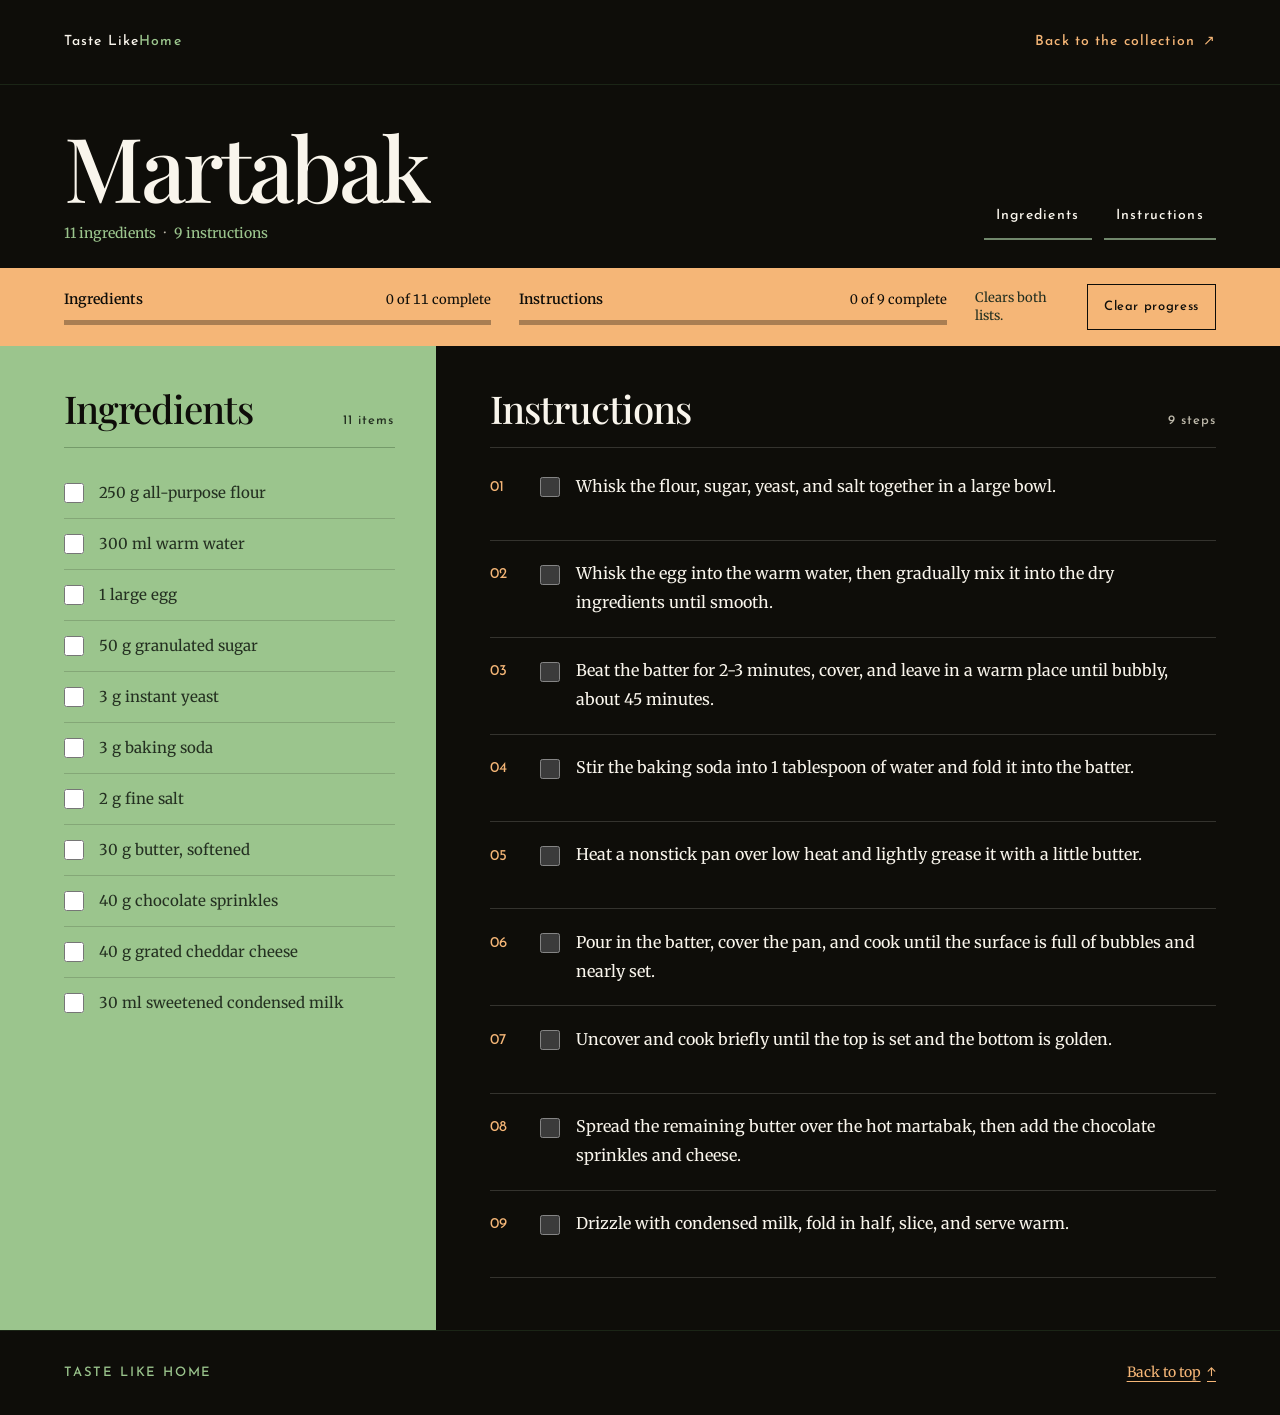
==== commit aa81bef8: "fixing recipes ingredients and insruction" ====
--- a/recipes/martabak.html
+++ b/recipes/martabak.html
@@ -27,7 +27,7 @@
             <section class="recipe-head" aria-labelledby="recipe-title">
                 <div class="recipe-title-group">
                     <h1 class="recipe-title type-display" id="recipe-title">Martabak</h1>
-                    <p class="recipe-countline type-body"><strong>7 ingredients</strong><span aria-hidden="true">·</span><strong>9 instructions</strong></p>
+                    <p class="recipe-countline type-body"><strong>11 ingredients</strong><span aria-hidden="true">·</span><strong>9 instructions</strong></p>
                 </div>
                 <nav class="section-nav type-label" aria-label="Jump to recipe section">
                     <a href="#ingredients">Ingredients</a>
@@ -39,9 +39,9 @@
                 <div class="progress-unit">
                     <div class="progress-topline">
                         <span class="progress-label">Ingredients</span>
-                        <span class="progress-count" id="ingredients-count" aria-live="polite">0 of 7 complete</span>
+                        <span class="progress-count" id="ingredients-count" aria-live="polite">0 of 11 complete</span>
                     </div>
-                    <progress class="progress-bar" id="ingredients-progress" data-list-name="ingredients" aria-label="0 of 7 ingredients checked" max="7" value="0">0 of 7</progress>
+                    <progress class="progress-bar" id="ingredients-progress" data-list-name="ingredients" aria-label="0 of 11 ingredients checked" max="11" value="0">0 of 11</progress>
                 </div>
                 <div class="progress-unit">
                     <div class="progress-topline">
@@ -60,16 +60,20 @@
                 <section class="ingredient-panel" id="ingredients" aria-labelledby="ingredients-title">
                     <div class="section-heading">
                         <h2 class="type-heading" id="ingredients-title">Ingredients</h2>
-                        <span class="list-meta type-label">7 items</span>
+                        <span class="list-meta type-label">11 items</span>
                     </div>
                     <ul class="ingredient-list">
-                        <li><label class="ingredient-row"><input data-group="ingredients" type="checkbox"><span>2 cups all-purpose flour</span></label></li>
-                        <li><label class="ingredient-row"><input data-group="ingredients" type="checkbox"><span>1 cup warm water</span></label></li>
-                        <li><label class="ingredient-row"><input data-group="ingredients" type="checkbox"><span>2 eggs</span></label></li>
-                        <li><label class="ingredient-row"><input data-group="ingredients" type="checkbox"><span>1/2 cup sugar</span></label></li>
-                        <li><label class="ingredient-row"><input data-group="ingredients" type="checkbox"><span>1 tsp vanilla extract</span></label></li>
-                        <li><label class="ingredient-row"><input data-group="ingredients" type="checkbox"><span>1/2 tsp salt</span></label></li>
-                        <li><label class="ingredient-row"><input data-group="ingredients" type="checkbox"><span>1/2 cup butter, melted</span></label></li>
+                        <li><label class="ingredient-row"><input data-group="ingredients" type="checkbox"><span>250 g all-purpose flour</span></label></li>
+                        <li><label class="ingredient-row"><input data-group="ingredients" type="checkbox"><span>300 ml warm water</span></label></li>
+                        <li><label class="ingredient-row"><input data-group="ingredients" type="checkbox"><span>1 large egg</span></label></li>
+                        <li><label class="ingredient-row"><input data-group="ingredients" type="checkbox"><span>50 g granulated sugar</span></label></li>
+                        <li><label class="ingredient-row"><input data-group="ingredients" type="checkbox"><span>3 g instant yeast</span></label></li>
+                        <li><label class="ingredient-row"><input data-group="ingredients" type="checkbox"><span>3 g baking soda</span></label></li>
+                        <li><label class="ingredient-row"><input data-group="ingredients" type="checkbox"><span>2 g fine salt</span></label></li>
+                        <li><label class="ingredient-row"><input data-group="ingredients" type="checkbox"><span>30 g butter, softened</span></label></li>
+                        <li><label class="ingredient-row"><input data-group="ingredients" type="checkbox"><span>40 g chocolate sprinkles</span></label></li>
+                        <li><label class="ingredient-row"><input data-group="ingredients" type="checkbox"><span>40 g grated cheddar cheese</span></label></li>
+                        <li><label class="ingredient-row"><input data-group="ingredients" type="checkbox"><span>30 ml sweetened condensed milk</span></label></li>
                     </ul>
                 </section>
 
@@ -79,15 +83,15 @@
                         <span class="list-meta type-label">9 steps</span>
                     </div>
                     <ol class="instruction-list">
-                        <li><label class="step-row"><input data-group="instructions" type="checkbox"><span>Mix flour, sugar, and salt in a large bowl.</span></label></li>
-                        <li><label class="step-row"><input data-group="instructions" type="checkbox"><span>In another bowl, whisk together warm water, eggs, vanilla, and melted butter.</span></label></li>
-                        <li><label class="step-row"><input data-group="instructions" type="checkbox"><span>Pour the wet ingredients into the dry ingredients and mix until a smooth dough forms.</span></label></li>
-                        <li><label class="step-row"><input data-group="instructions" type="checkbox"><span>Let the dough rest for 30 minutes.</span></label></li>
-                        <li><label class="step-row"><input data-group="instructions" type="checkbox"><span>Preheat the oven to 375°F (190°C).</span></label></li>
-                        <li><label class="step-row"><input data-group="instructions" type="checkbox"><span>Roll out the dough on a floured surface to about 1/4 inch thickness.</span></label></li>
-                        <li><label class="step-row"><input data-group="instructions" type="checkbox"><span>Cut into circles using a glass or cookie cutter.</span></label></li>
-                        <li><label class="step-row"><input data-group="instructions" type="checkbox"><span>Place on a baking sheet lined with parchment paper.</span></label></li>
-                        <li><label class="step-row"><input data-group="instructions" type="checkbox"><span>Bake for 10-12 minutes or until golden brown.</span></label></li>
+                        <li><label class="step-row"><input data-group="instructions" type="checkbox"><span>Whisk the flour, sugar, yeast, and salt together in a large bowl.</span></label></li>
+                        <li><label class="step-row"><input data-group="instructions" type="checkbox"><span>Whisk the egg into the warm water, then gradually mix it into the dry ingredients until smooth.</span></label></li>
+                        <li><label class="step-row"><input data-group="instructions" type="checkbox"><span>Beat the batter for 2-3 minutes, cover, and leave in a warm place until bubbly, about 45 minutes.</span></label></li>
+                        <li><label class="step-row"><input data-group="instructions" type="checkbox"><span>Stir the baking soda into 1 tablespoon of water and fold it into the batter.</span></label></li>
+                        <li><label class="step-row"><input data-group="instructions" type="checkbox"><span>Heat a nonstick pan over low heat and lightly grease it with a little butter.</span></label></li>
+                        <li><label class="step-row"><input data-group="instructions" type="checkbox"><span>Pour in the batter, cover the pan, and cook until the surface is full of bubbles and nearly set.</span></label></li>
+                        <li><label class="step-row"><input data-group="instructions" type="checkbox"><span>Uncover and cook briefly until the top is set and the bottom is golden.</span></label></li>
+                        <li><label class="step-row"><input data-group="instructions" type="checkbox"><span>Spread the remaining butter over the hot martabak, then add the chocolate sprinkles and cheese.</span></label></li>
+                        <li><label class="step-row"><input data-group="instructions" type="checkbox"><span>Drizzle with condensed milk, fold in half, slice, and serve warm.</span></label></li>
                     </ol>
                 </section>
             </div>
